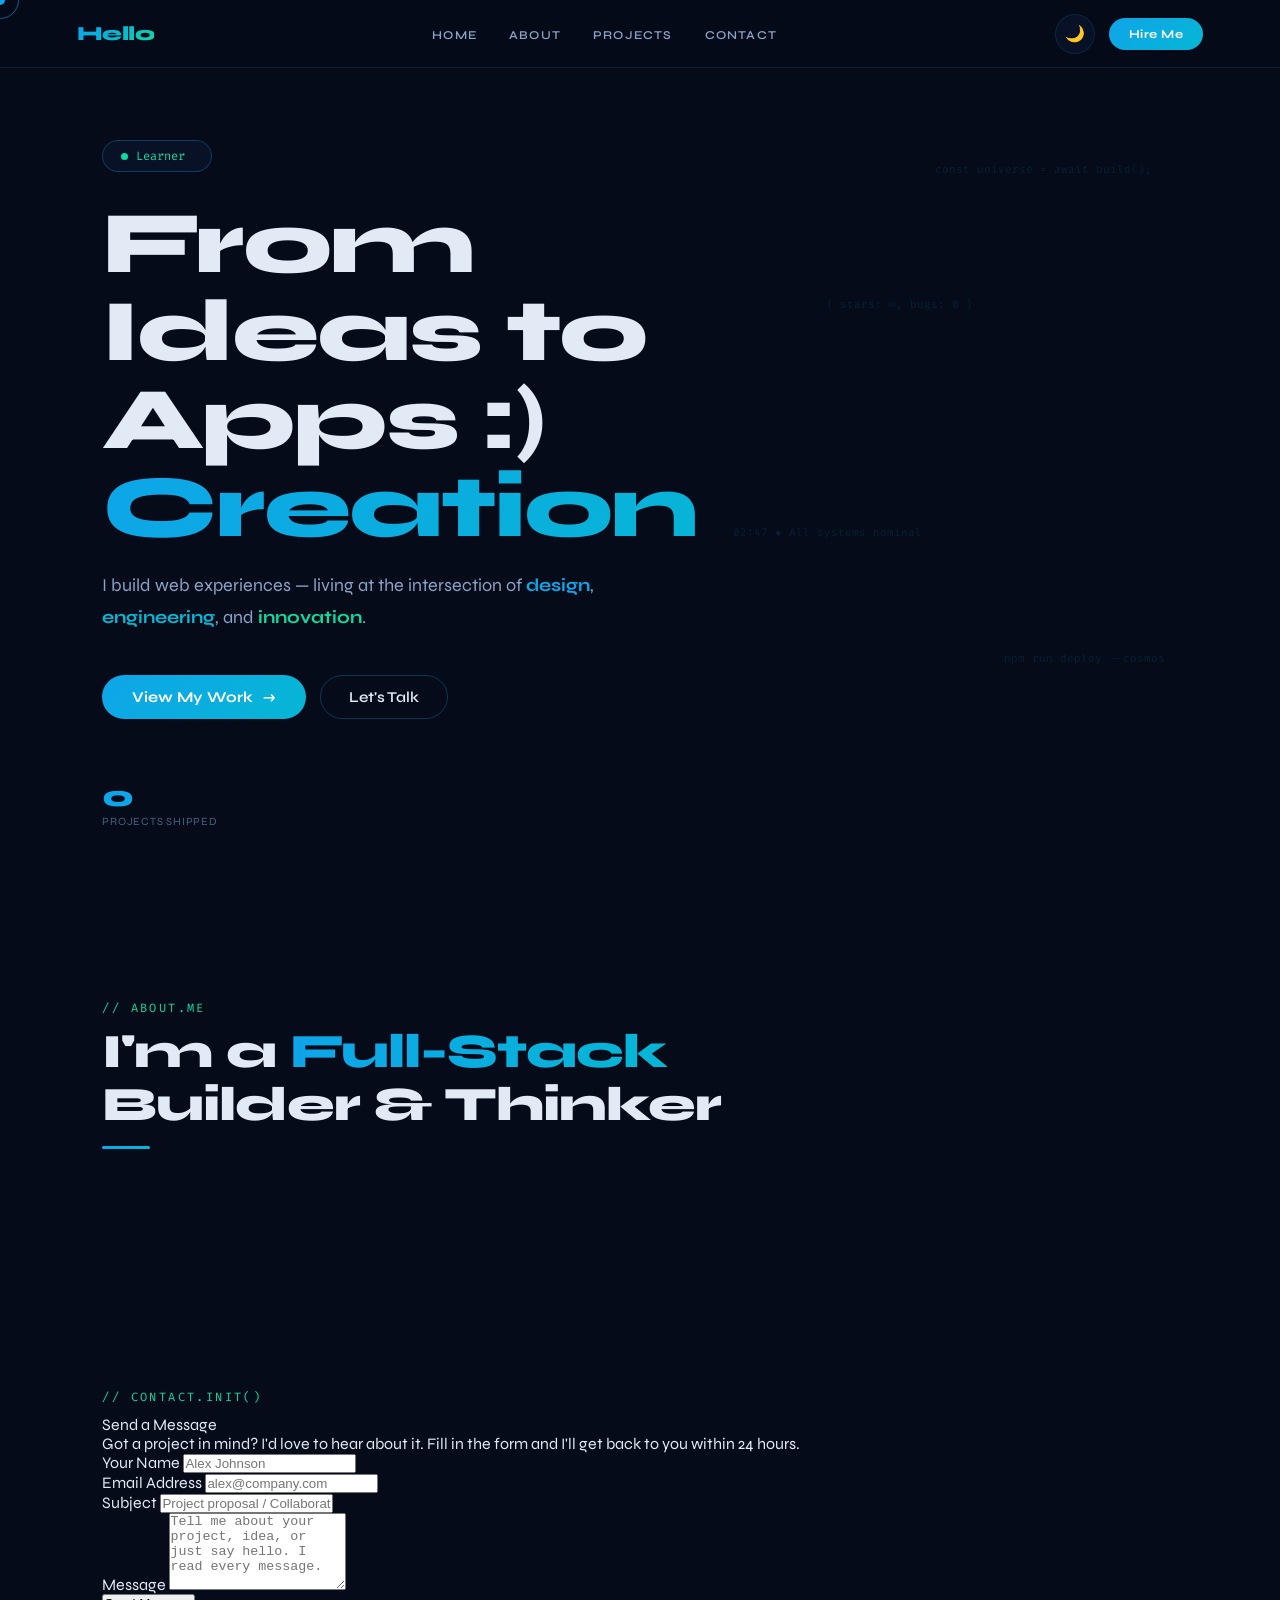
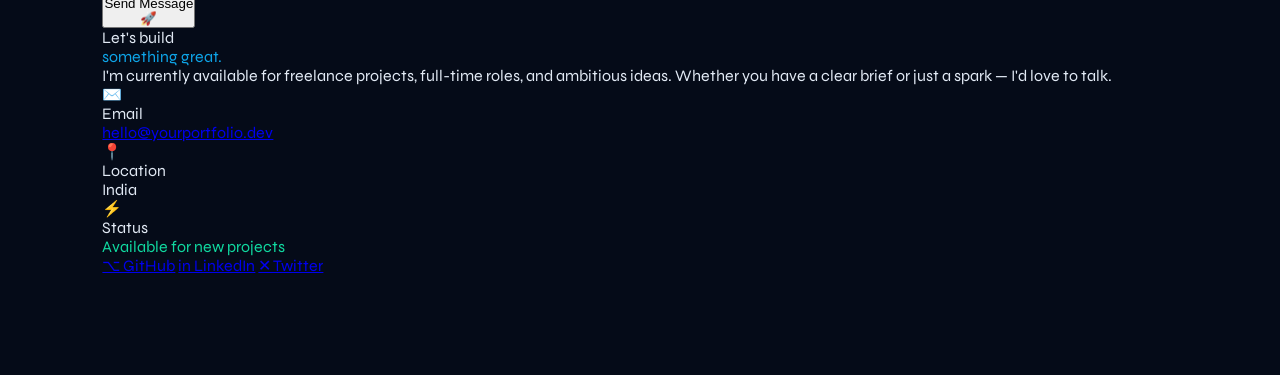
==== index.html @ 100c4fee "move templates and static files to root and remove folders" ====
<!DOCTYPE html>
<html lang="en" data-theme="dark">
<head>
    <meta charset="UTF-8">
    <meta name="viewport" content="width=device-width, initial-scale=1.0">
    <title>Srishti- Portfolio</title>
    <meta name="description" content="Portfolio of Srishti-Python Developer &amp; AI Builder">
    <meta name="Author" content="Srishti">

    <link rel="stylesheet" href="style.css">
    <link rel="preconnect" href="https://fonts.googleapis.com">
    <link href="https://fonts.googleapis.com/css2?family=Syne:wght@400;600;700;800&family=Fira+Code:wght@300;400;500&display=swap" rel="stylesheet">
</head>
<body>
    <div id="cursor" class="cursor"></div>
    <div class="cursor-ring" id="cursorRing"></div>
    
    <!-- solarsystem -->
    <nav>
        <a href="#hero" class="nav-logo">Hello</a>
        <ul class="nav-links">
            <li><a href="#hero">Home</a></li>
            <li><a href="#about">About</a></li>
            <li><a href="#projects">Projects</a></li>
            <li><a href="#contact">Contact</a></li>
        </ul>

        <div class="nav-right">
            <button class="theme-toggle" id="themetoggle" aria-label="Toggle theme">🌙</button>
            <a href="#contact" class="hire-btn">Hire Me</a>
        </div>
    </nav>

    <section id="hero">
        <div class="hero-content">
            <div class="hero-badge">
                <span class="badge-dot"></span>
                <span class="typedRole">Learner</span>
                <span class="typed-cursor"></span>
            </div>

            <h1 class="hero-title">
                <span class="line1">From Ideas to Apps :) </span>
                <span class="highlight">Creation</span>
            </h1>

            <p class="hero-sub">I build web experiences — living at the intersection of
               <strong style="color:var(--blue)">design</strong>,
               <strong style="color:var(--cyan)">engineering</strong>, and
               <strong style="color:var(--green)">innovation</strong>.
            </p>

            <div class="hero-actions">
                <a href="#projects" class="btn-primary">View My Work<span>→</span></a>
                <a href="#contact" class="btn-outline">Let's Talk</a>
            </div>

            <div class="hero-stats">
               <div class="stat">
                   <div class="stat-num" data-count="42">0</div>
                   <div class="stat-label">Projects Shipped</div>
               </div>
               <!-- <div class="stat">
                   <div class="stat-num" data-count="6">0</div>
                   <div class="stat-label">Years Experience</div>
               </div>
               <div class="stat">
                   <div class="stat-num" data-count="18">0</div>
                   <div class="stat-label">Happy Clients</div>
               </div> -->
            </div>
        </div>

        <div class="float-code" style="top:18%;right:10%">const universe = await build();</div>
        <div class="float-code" style="top:33%;right:24%">{ stars: ∞, bugs: 0 }</div>
        <div class="float-code" style="bottom:26%;right:9%">npm run deploy --cosmos</div>
        <div class="float-code" style="bottom:40%;right:28%">02:47 ◆ All systems nominal</div>
    </section>

    <section id="about">
        <!-- .reveal class = starts hidden, becomes visible on scroll (via IntersectionObserver) -->
        <div class="section-label reveal">// about.me</div>
        <div class="section-title reveal">I'm a <span class="accent">Full-Stack</span><br>Builder & Thinker</div>
        <div class="section-divider reveal"></div>
    </section>

    
    <!-- contact section -->
    <section id="contact">
       <div class="section-label reveal">// contact.init()</div>

       <div class="contact-grid">

       <!-- LEFT: The actual form -->
       <div class="contact-form-wrap reveal">
           <div class="form-title">Send a Message</div>
           <p class="form-subtitle">Got a project in mind? I'd love to hear about it. Fill in the form and I'll get back to you within 24 hours.</p>

           <div id="contactForm">

                <!-- Name + Email row (2 columns) -->
                <div class="form-row">
                    <div class="form-group">
                      <label class="form-label" for="inputName">Your Name</label>
                      <input class="form-input" type="text" id="inputName" placeholder="Alex Johnson" required>
                    </div>
                    <div class="form-group">
                      <label class="form-label" for="inputEmail">Email Address</label>
                      <input class="form-input" type="email" id="inputEmail" placeholder="alex@company.com" required>
                    </div>
                </div>
        
                <!-- Subject -->
                <div class="form-group">
                    <label class="form-label" for="inputSubject">Subject</label>
                    <input class="form-input" type="text" id="inputSubject" placeholder="Project proposal / Collaboration / Just saying hi...">
                </div>
        
                <!-- Message -->
                <div class="form-group">
                    <label class="form-label" for="inputMessage">Message</label>
                    <textarea class="form-input" id="inputMessage" rows="5" placeholder="Tell me about your project, idea, or just say hello. I read every message."></textarea>
                </div>
    
                <!-- Submit button — onclick calls submitForm() defined in JavaScript -->
                <button class="form-submit" onclick="submitForm()">
                    <span id="btnText">Send Message</span>
                    <!-- Spinner is hidden by default; shown during loading -->
                    <div class="spinner" id="submitSpinner"></div>
                    <span id="btnIcon">🚀</span>
                </button>
        
                <!-- Toast notification shown after form submission -->
                <div class="form-toast" id="formToast"></div>
            </div>
        </div>

        <!-- RIGHT: Contact info column -->
        <div class="contact-info reveal">
           <div class="contact-info-title">
              Let's build<br><span style="color:var(--blue)">something great.</span>
           </div>
           <p class="contact-info-desc">
               I'm currently available for freelance projects, full-time roles, and ambitious ideas.
               Whether you have a clear brief or just a spark — I'd love to talk.
           </p>

            <!-- Email detail -->
            <div class="contact-detail">
              <div class="contact-detail-icon">✉️</div>
              <div>
                <div class="contact-detail-label">Email</div>
                <div class="contact-detail-value">
                  <a href="mailto:hello@yourportfolio.dev">hello@yourportfolio.dev</a>
                </div>
              </div>
            </div>

            <!-- Location detail -->
            <div class="contact-detail">
              <div class="contact-detail-icon">📍</div>
              <div>
                <div class="contact-detail-label">Location</div>
                <div class="contact-detail-value">India</div>
              </div>
            </div>

            <!-- Availability status -->
            <div class="contact-detail">
              <div class="contact-detail-icon">⚡</div>
              <div>
                <div class="contact-detail-label">Status</div>
                <div class="contact-detail-value" style="color:var(--green)">
                  Available for new projects
                </div>
              </div>
            </div>

            <!-- Social links row -->
            <div class="contact-socials">
              <a href="https://github.com"   class="social-link" target="_blank">⌥ GitHub</a>
              <a href="https://linkedin.com" class="social-link" target="_blank">in LinkedIn</a>
              <a href="https://twitter.com"  class="social-link" target="_blank">✕ Twitter</a>
            </div>
       </div>
       </div>
    </section>

    <script>
        const cursorDot = document.getElementById('cursor');
        const cursorRing = document.getElementById("cursorRing");

        let mx = 0, my = 0, rx=0, ry=0;

        document.addEventListener('mousemove', e =>{
            mx = e.clientX;
            my = e.clientY;

            cursorDot.style.left = mx+'px';
            cursorDot.style.top  = my + 'px';
        });

        (function animateRing(){
            rx += (mx-rx) *0.12;
            ry += (my-ry) *0.12;

            cursorRing.style.left = rx + 'px';
            cursorRing.style.top  = ry + 'px';
            requestAnimationFrame(animateRing);

        })();

    </script>
</body>
</html>
---- style.css ----
:root{
    /* --- Dark theme (default) --- */
    --bg:        #050b18;           /* Main page bg — deep space */
    --bg2:       #070f20;           /* Slightly lighter bg, used for footer */
    --surface:   rgba(10,20,45,0.7);   /* Card / panel bgs */
    --surface2:  rgba(14,30,65,0.85);  /* More opaque panels */
    /* Brand colors — blue/cyan/green palette */
    --blue:      #0ea5e9;           /* Primary accent — sky blue */
    --blue2:     #38bdf8;           /* Lighter blue for hover states */
    --cyan:      #06b6d4;           /* Secondary accent — cyan */
    --green:     #10d9a0;           /* Tertiary accent — mint green */
    /* Typography colors */
    --text:      #e2eaf5;           /* Main body text */
    --text2:     #8ba3c7;           /* Muted / secondary text */
    --text3:     #4a6285;           /* Very muted text (timestamps, labels) */
    /* Border and glow effects */
    --border:    rgba(14,165,233,0.15);  /* Subtle borders */
    --border2:   rgba(14,165,233,0.3);   /* borders on hover */
    --glow:      rgba(14,165,233,0.2);   /* Box shadow glow */
    --glow2:     rgba(14,165,233,0.5);   /* Stronger glow */
    --card-bg:   rgba(7,18,42,0.8);      /* card bg */
    --nav-bg:    rgba(5,11,24,0.85);     /* Navbar bg */
}

[data-theme="light"] {
      --bg:        #f0f4ff;
      --bg2:       #e4ecff;
      --surface:   rgba(255,255,255,0.75);
      --surface2:  rgba(230,240,255,0.9);
      --text:      #0f1f3d;
      --text2:     #2d5086;
      --text3:     #6a8fc0;
      --border:    rgba(14,165,233,0.2);
      --border2:   rgba(14,165,233,0.4);
      --glow:      rgba(14,165,233,0.15);
      --card-bg:   rgba(255,255,255,0.85);
      --nav-bg:    rgba(240,244,255,0.9);
    }

*, *::before, *::after {
      box-sizing: border-box;  /* padding/border included in width/height */
      margin: 0;
      padding: 0;
    }    

  nav{
      position: fixed;
      top: 0; left: 0; right: 0;
      z-index: 1000;                  /*High z-index so it's always on top */
      background: var(--nav-bg); 
      backdrop-filter: blur(20px);   /* Frosted glass blur effect */
      -webkit-backdrop-filter: blur(20px); /*Safari support */
      border-bottom: 1px solid var(--border);
      padding: 0 6%;
      height: 68px;
      display: flex;
      align-items: center;            /* Vertically center nav items */
      justify-content: space-between;
    }   
   
  .nav-logo {
      font-size: 20px;
      font-weight: 800;
      letter-spacing: -0.5px;
      /* Gradient text trick: clip a gradient to the text shape */
      background: linear-gradient(135deg, var(--blue), var(--cyan), var(--green));
      -webkit-background-clip: text;
      background-clip: text;
      -webkit-text-fill-color: transparent;
      background-clip: text;
      text-decoration: none;
    }    
/*  */
  .nav-links {
      display: flex;
      gap: 32px;
      list-style: none;
    }
    /*  */
  .nav-links a {
      text-decoration: none;
      color: var(--text2);
      font-size: 12px;
      font-weight: 600;
      letter-spacing: 0.1em;
      text-transform: uppercase;
      transition: color 0.2s;
      position: relative;   /*needed so the ::after pseudo-element is positioned relative to it*/
    }    
/*  */
  .nav-links a::after {
      content: '';
      position: absolute;
      bottom: -5px; left: 0;
      width: 0; height: 1px;
      background: var(--blue);
      transition: width 0.3s ease;
    }  
/*  */
  .nav-links a:hover {
      color: var(--blue); 
    }
  .nav-links a:hover::after{ 
      width: 100%; 
    }
/*  */
  .nav-right { 
    display: flex; 
    align-items: center; 
    gap: 14px; 
  }  
  

  html{
    scroll-behavior: smooth;
  }

  body {
      font-family: 'Syne', sans-serif;
      background: var(--bg);
      color: var(--text);
      overflow-x: hidden;  /* Prevent horizontal scroll from animations */
      cursor: none;        /* Hide default cursor — we use a custom one */
    }

  .theme-toggle{
    background: var(--surface);
    border: 1px solid var(--border);
    color: var(--text);
    width: 40px;
    height: 40px;
    border-radius: 50%;
    cursor: none;
    display: flex;
    align-items: center;
    justify-content: center;
    font-size: 16px;
    transition: all 0.25s;
    backdrop-filter: blur(10px);
  }  

  .theme-toggle:hover{
    background: var(--blue);
    box-shadow: 0 0 16px var(--glow);
  }

  .cursor{
    position: fixed;
    width: 10px;
    height: 10px;
    background: var(--blue);
    border-radius: 50%;
    pointer-events: none;
    z-index: 99999;
    transform: translate(-50%, -50%);
    transition: width 0.2s, height 0.2s, background 0.2s;
  }

  .cursor-ring{
    position: fixed;
    width: 38px;
    height: 38px;
    border: 1.5px solid var(--blue);
    z-index: 99998;
    border-radius: 50%;
    pointer-events: none;
    opacity: 0.55;
    transform: translate(-50%, -50%);
    transition: width 0.3s ease height 0.3s ease;
  }

  .hire-btn {
      background: linear-gradient(135deg, var(--blue), var(--cyan));
      color: #fff;
      border: none;
      padding: 9px 20px;
      border-radius: 100px;   
      font-family: 'Syne', sans-serif;
      font-size: 12px;
      font-weight: 700;
      cursor: none;
      transition: all 0.3s;
      text-decoration: none;
      letter-spacing: 0.04em;
    }

    .hire-btn:hover { 
      transform: translateY(-2px); 
      box-shadow: 0 8px 28px rgba(14,165,233,0.4); 
    }

/* home */
   #hero {
      position: relative;
      z-index: 10;
      min-height: 100vh;
      display: flex;
      align-items: center;
      padding: 68px 8% 0;
    }  

    .hero-content{
      max-width: 740px;
    }

    .hero-badge{
      display: inline-flex;
      align-items: center;
      gap: 8px;
      background: var(--surface);
      border: 1px solid var(--border2);
      border-radius: 100px;
      padding: 7px 18px;
      font-size: 12px;
      font-family: 'Fira Code', monospace;
      color: var(--green);
      margin-bottom: 28px;
      backdrop-filter: blur(10px);
      animation: fadeInDown 0.8s ease forwards;
    }

    .badge-dot {
      width: 7px; height: 7px;
      background: var(--green);
      border-radius: 50%;
      animation: pulseDot 2s ease-in-out infinite;
    }  

    @keyframes pulseDot {
      0%, 100% { opacity: 1; transform: scale(1); }
      50%       { opacity: 0.4; transform: scale(0.6); }
    }

    .hero-title{
      font-size: clamp(46px, 7vw, 88px);
      font-weight: 800;
      line-height: 1.0;
      letter-spacing: -2px;
      margin-bottom: 18px;
      opacity: 0;
      animation: fadeInUp 1s ease 0.2s forwards;
    }

    .hero-title .line1 { 
      display: block; 
      color: var(--text); 
    }

    .hero-title .highlight {
      display: block;
      background: linear-gradient(135deg, var(--blue) 0%, var(--cyan) 45%, var(--green) 100%);
      -webkit-background-clip: text;
      -webkit-text-fill-color: transparent;
      background-clip: text;
      background-size: 200% 200%;
      animation: gradShift 4s ease infinite 1.2s; /* gradShift starts after 1.2s delay */
    }

     @keyframes gradShift {
      0%, 100% { background-position: 0% 50%; }
      50%       { background-position: 100% 50%; }
    }

    .hero-sub {
      font-size: clamp(15px, 2vw, 18px);
      color: var(--text2);
      line-height: 1.75;
      max-width: 540px;
      margin-bottom: 42px;
      opacity: 0;
      animation: fadeInUp 1s ease 0.45s forwards;
    }

    .hero-actions {
      display: flex;
      gap: 14px;
      flex-wrap: wrap; 
      opacity: 0;
      animation: fadeInUp 1s ease 0.65s forwards;
    }

    .btn-primary {
      display: inline-flex;
      align-items: center;
      gap: 10px;
      background: linear-gradient(135deg, var(--blue), var(--cyan));
      color: #fff;
      text-decoration: none;
      padding: 13px 30px;
      border-radius: 100px;
      font-family: 'Syne', sans-serif;
      font-size: 15px;
      font-weight: 700;
      transition: all 0.3s;
      border: none;
      cursor: none;
    }
    .btn-primary:hover { 
      transform: translateY(-3px); 
      box-shadow: 0 12px 38px rgba(14,165,233,0.45); 
    }

    .btn-outline {
      display: inline-flex;
      align-items: center;
      gap: 10px;
      background: transparent;
      color: var(--text);
      text-decoration: none;
      padding: 12px 28px;
      border-radius: 100px;
      font-family: 'Syne', sans-serif;
      font-size: 15px;
      font-weight: 600;
      transition: all 0.3s;
      border: 1.5px solid var(--border2);
      cursor: none;
    }

    .btn-outline:hover { 
      border-color: var(--blue); 
      color: var(--blue); 
      box-shadow: 0 0 20px var(--glow); 
    }

    .hero-stats {
      display: flex;
      gap: 42px;
      margin-top: 62px;
      opacity: 0;
      animation: fadeInUp 1s ease 0.9s forwards;
    }

    .stat-num {
      font-size: 30px;
      font-weight: 800;
      color: var(--blue);
      line-height: 1;
      margin-bottom: 4px;
    }
    .stat-label { 
      font-size: 11px; 
      color: var(--text3); 
      letter-spacing: 0.07em; 
      text-transform: uppercase; 
    }

    .float-code {
      position: absolute;
      font-family: 'Fira Code', monospace;
      font-size: 11px;
      color: var(--blue);
      opacity: 0.14;
      pointer-events: none;
      animation: floatY 9s ease-in-out infinite;
      white-space: nowrap;
    }

    .float-code:nth-child(2) { animation-delay: -2s; animation-duration: 11s; }
    .float-code:nth-child(3) { animation-delay: -4.5s; animation-duration: 13s; }
    .float-code:nth-child(4) { animation-delay: -7s; animation-duration: 10s; }

    @keyframes floatY {
      0%, 100% { transform: translateY(0) rotate(0deg); }
      33%       { transform: translateY(-18px) rotate(1deg); }
      66%       { transform: translateY(10px) rotate(-0.5deg); }
    }

    .typed-cursor {
      color: var(--green);
      animation: blink 0.75s step-end infinite;
      font-family: 'Fira Code', monospace;
    }

    @keyframes blink { 50% { opacity: 0; } }

    section {
      position: relative;
      z-index: 10;
      padding: 100px 8%;
    }

    .section-label {
      font-family: 'Fira Code', monospace;
      font-size: 12px;
      color: var(--green);
      letter-spacing: 0.2em;
      text-transform: uppercase;
      margin-bottom: 10px;
    }

    .section-title {
      font-size: clamp(28px, 4vw, 48px);
      font-weight: 800;
      line-height: 1.1;
      letter-spacing: -1px;
      margin-bottom: 14px;
    }

    .section-title .accent {
      background: linear-gradient(90deg, var(--blue), var(--cyan));
      -webkit-background-clip: text;
      -webkit-text-fill-color: transparent;
      background-clip: text;
    }

    .section-desc {
      font-size: 16px;
      color: var(--text2);
      max-width: 520px;
      line-height: 1.7;
      margin-bottom: 56px;
    }

    .section-divider {
      width: 48px; height: 3px;
      background: linear-gradient(90deg, var(--blue), var(--cyan));
      border-radius: 2px;
      margin-bottom: 40px;
    }

    /* key frame animation */

    @keyframes fadeInUp {
      from { opacity: 0; transform: translateY(30px); }
      to   { opacity: 1; transform: translateY(0); }
    }
    @keyframes fadeInDown {
      from { opacity: 0; transform: translateY(-20px); }
      to   { opacity: 1; transform: translateY(0); }
    }

    
    


    /* # --------- RESPONSIVENESS : MOBILE BREAKPOINTS ------- # */

    @media (max-width: 900px) {
      .contact-grid { grid-template-columns: 1fr; gap: 40px; }
    }

    @media (max-width: 768px) {
      nav { padding: 0 5%; }
      .nav-links { display: none; }   /* Hide nav links on mobile (add a hamburger menu if you want) */
      #hero { padding: 68px 5% 0; }
      section { padding: 70px 5%; }
      #about .about-grid { grid-template-columns: 1fr; gap: 40px; }
      #projects .projects-grid { grid-template-columns: 1fr; }
      .contact-form-wrap { padding: 28px 22px; }
      .form-row { grid-template-columns: 1fr; }  /* Stack name/email on mobile */
      .hero-stats { gap: 22px; }
      footer { flex-direction: column; text-align: center; }
      .float-code { display: none; }  /* Hide decorations on small screens */
    }
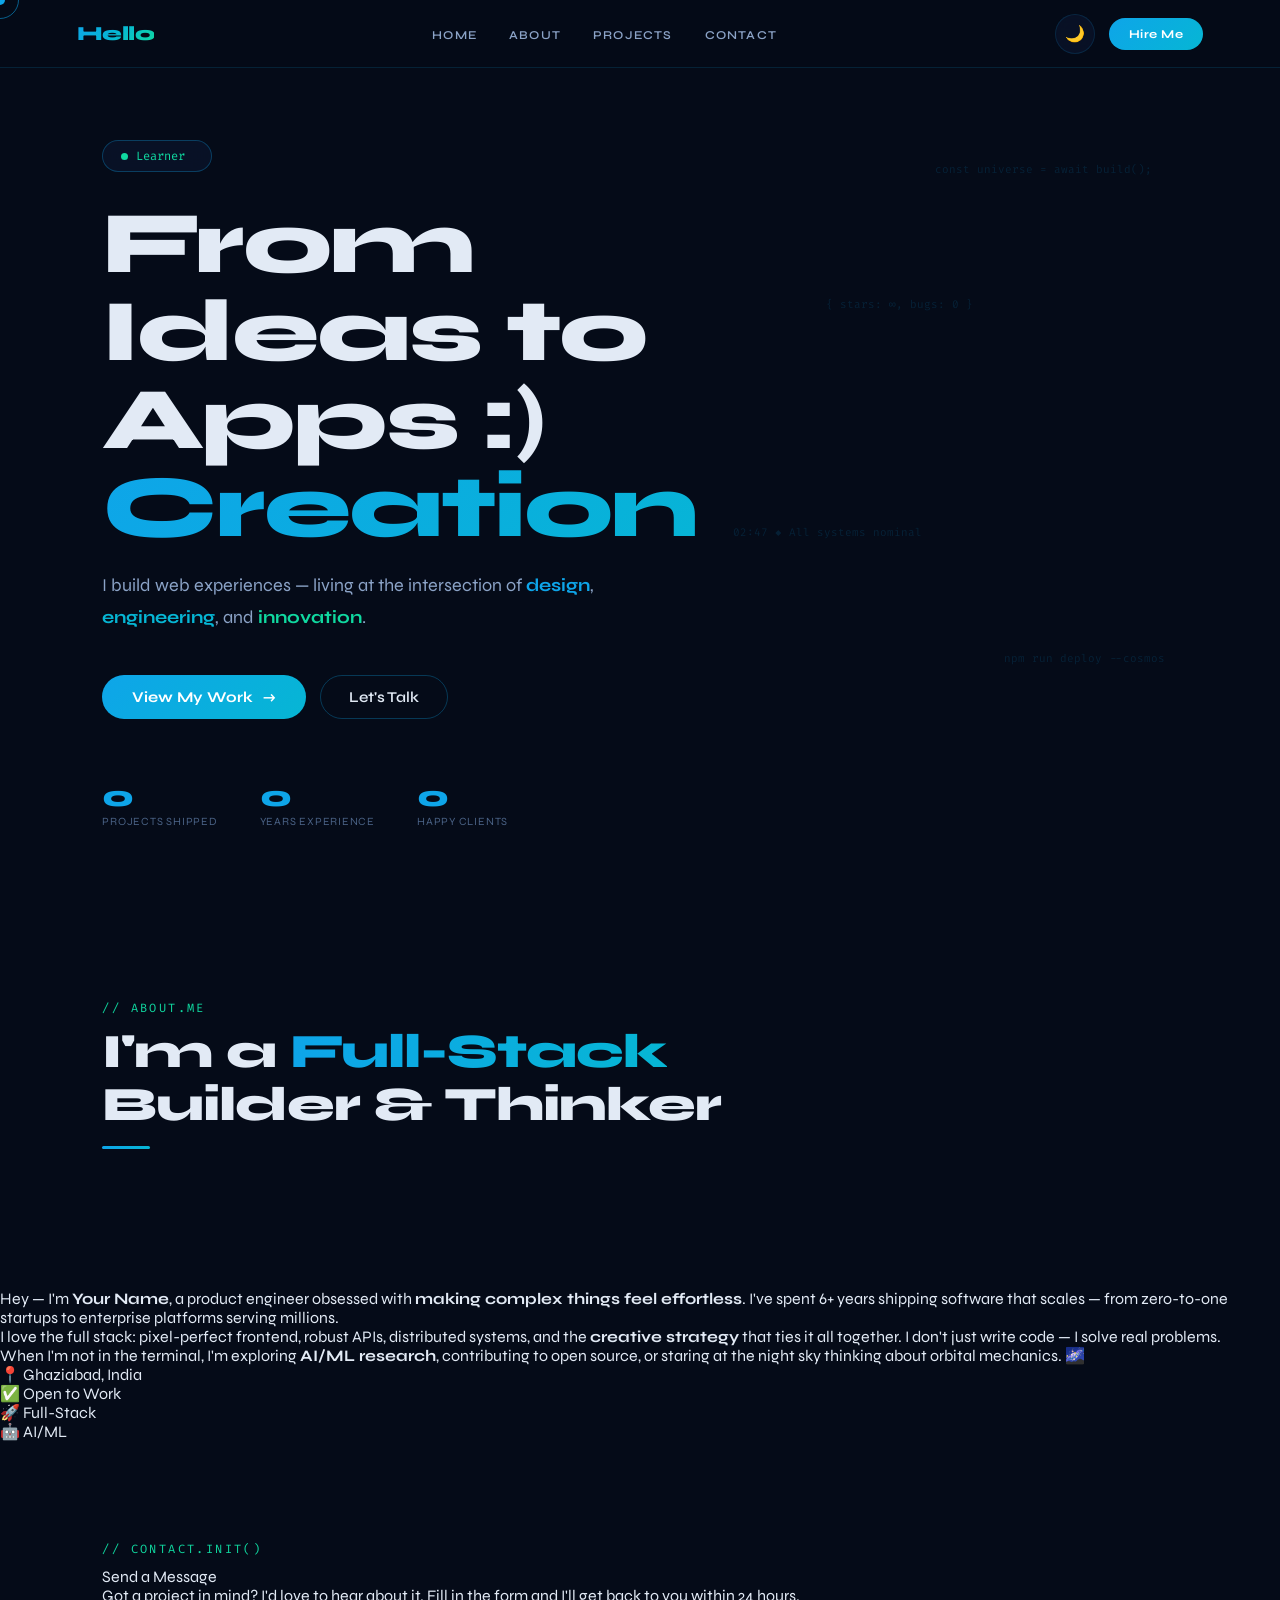
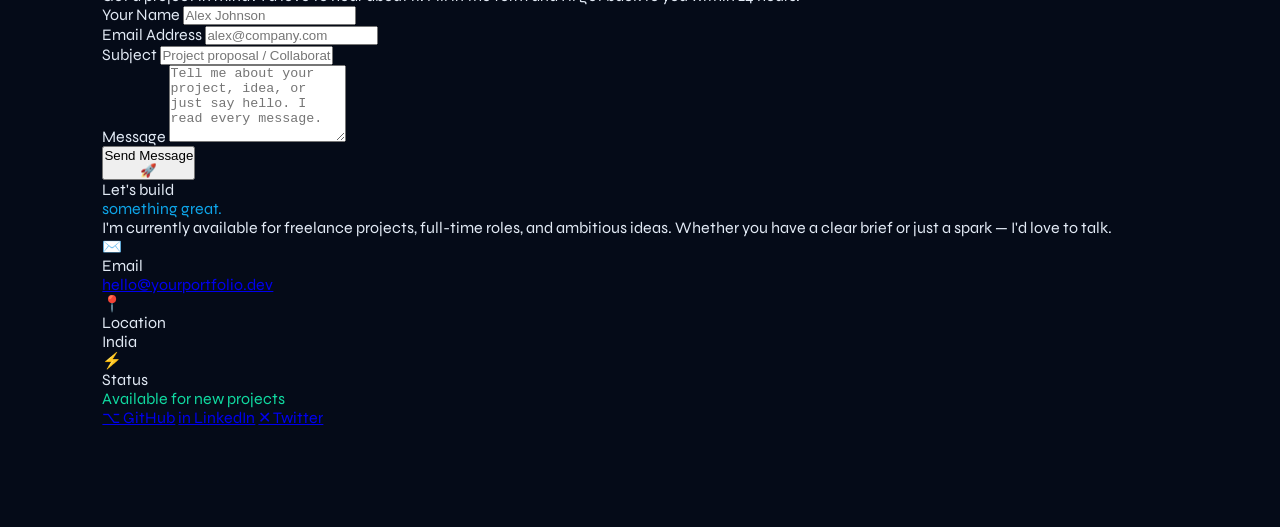
==== commit 947889da: "add: about section" ====
--- a/index.html
+++ b/index.html
@@ -60,14 +60,14 @@
                    <div class="stat-num" data-count="42">0</div>
                    <div class="stat-label">Projects Shipped</div>
                </div>
-               <!-- <div class="stat">
+               <div class="stat">
                    <div class="stat-num" data-count="6">0</div>
                    <div class="stat-label">Years Experience</div>
                </div>
                <div class="stat">
                    <div class="stat-num" data-count="18">0</div>
                    <div class="stat-label">Happy Clients</div>
-               </div> -->
+               </div>
             </div>
         </div>
 
@@ -83,7 +83,36 @@
         <div class="section-title reveal">I'm a <span class="accent">Full-Stack</span><br>Builder & Thinker</div>
         <div class="section-divider reveal"></div>
     </section>
-
+    
+    <div class="about-grid">
+        <div class="about-text replay">
+            <p>
+               Hey — I'm <strong>Your Name</strong>, a product engineer obsessed with
+               <strong>making complex things feel effortless</strong>. I've spent 6+ years
+               shipping software that scales — from zero-to-one startups to enterprise
+               platforms serving millions.
+           </p>
+           <p>
+               I love the full stack: pixel-perfect frontend, robust APIs, distributed systems,
+               and the <strong>creative strategy</strong> that ties it all together.
+               I don't just write code — I solve real problems.
+           </p>
+           <p>
+               When I'm not in the terminal, I'm exploring <strong>AI/ML research</strong>,
+               contributing to open source, or staring at the night sky thinking about
+               orbital mechanics. 🌌
+           </p>
+
+           <div class="about-chips">
+            <div class="chip"><span>📍</span>
+            Ghaziabad, India</div>
+           </div>
+
+           <div class="chip"><span>✅</span> Open to Work</div>
+           <div class="chip"><span>🚀</span> Full-Stack</div>
+          <div class="chip"><span>🤖</span> AI/ML</div>
+        </div>
+    </div>
     
     <!-- contact section -->
     <section id="contact">
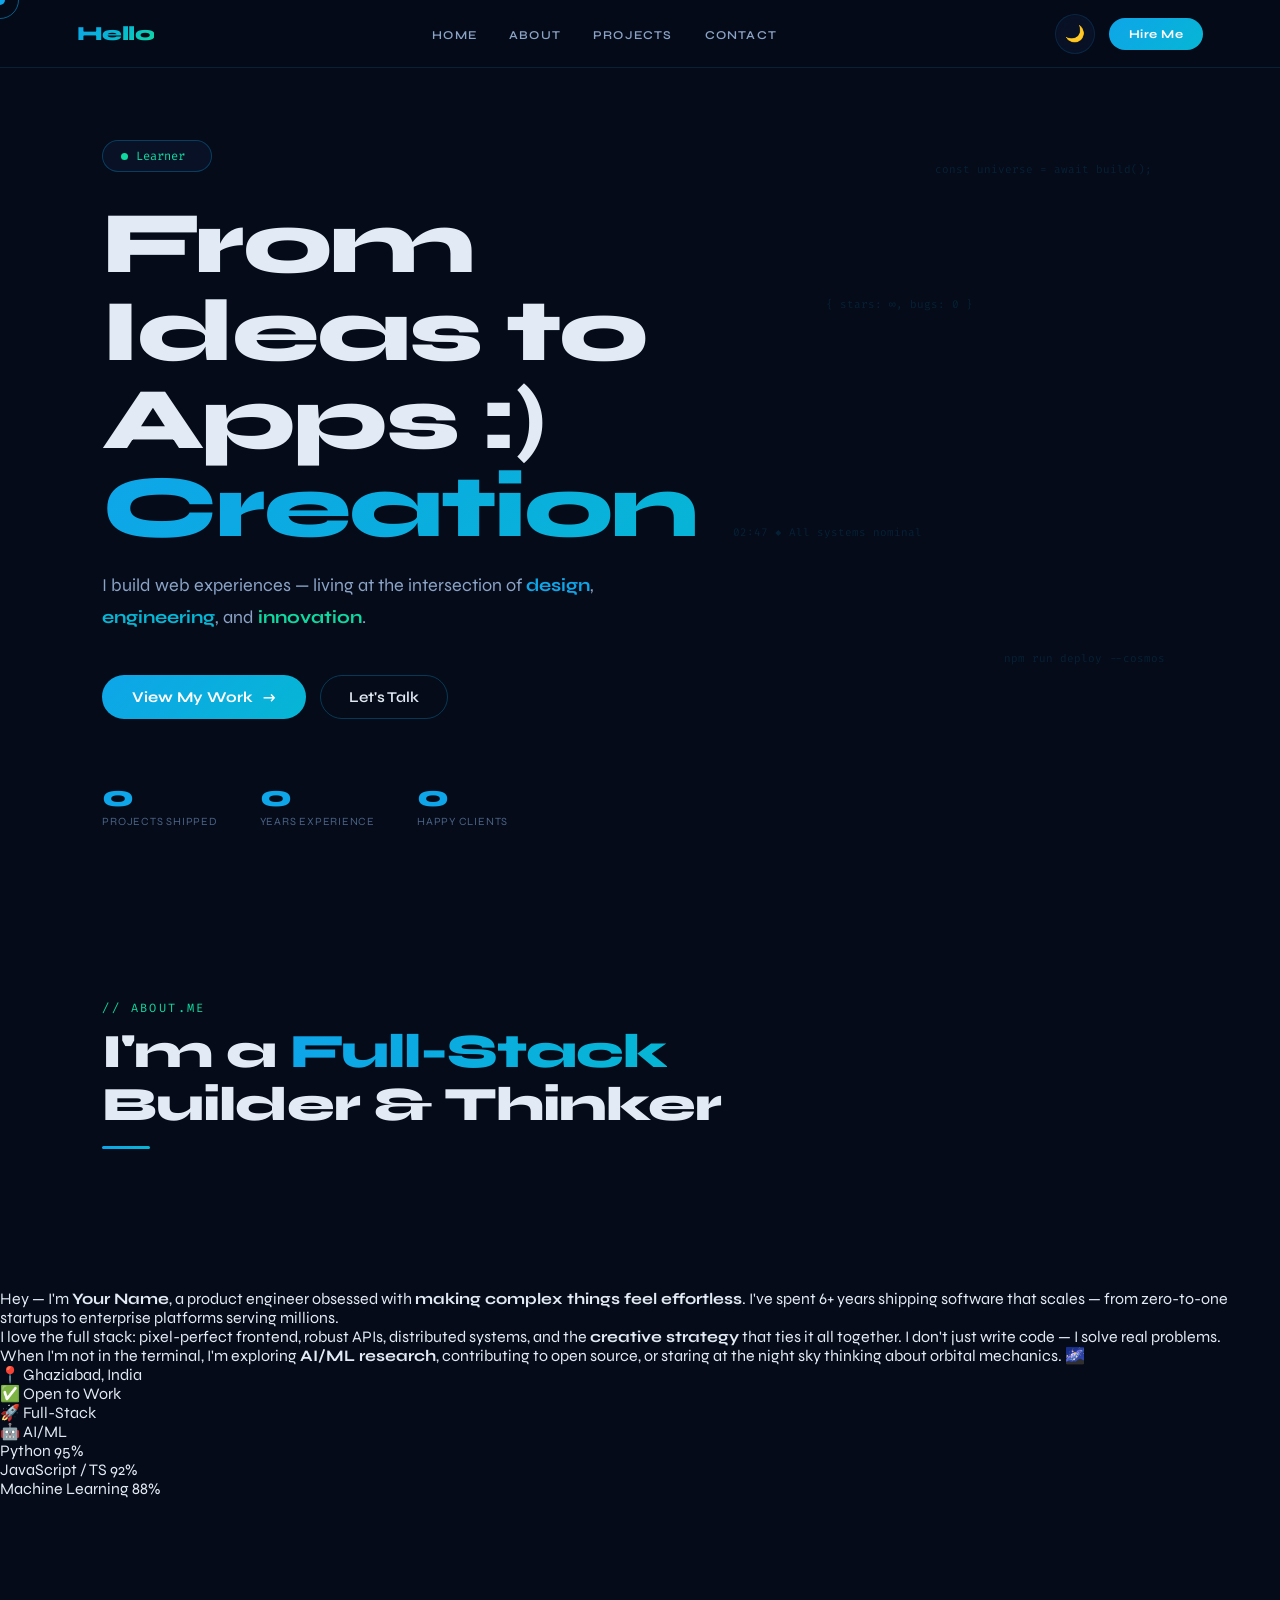
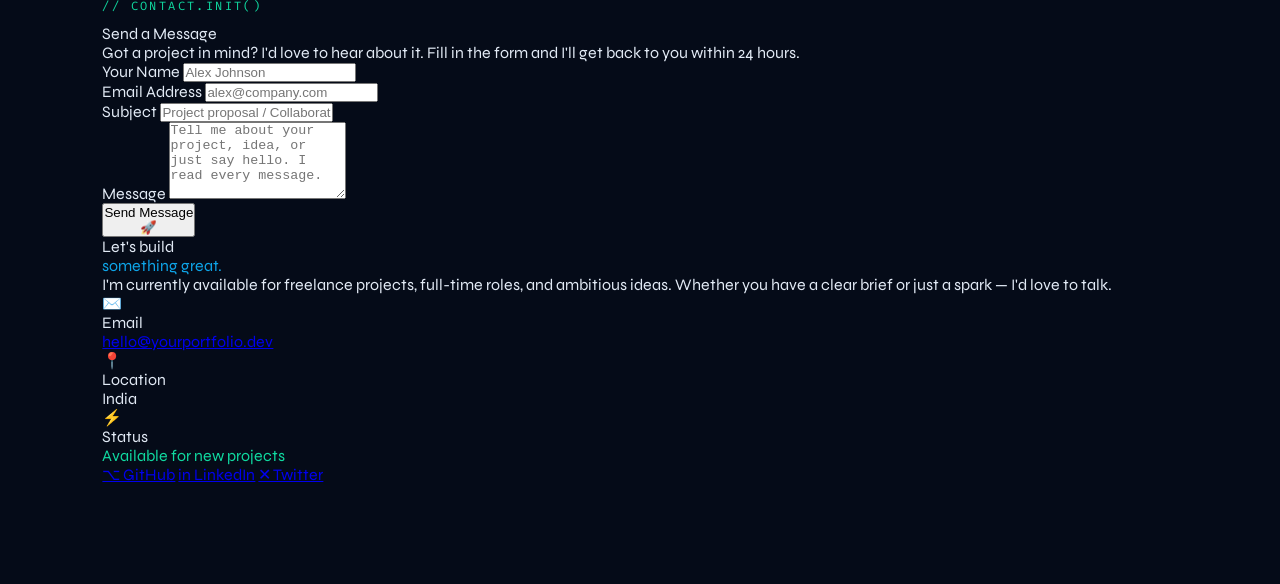
==== commit ebbe8ea6: "add:skill section" ====
--- a/index.html
+++ b/index.html
@@ -113,6 +113,42 @@
           <div class="chip"><span>🤖</span> AI/ML</div>
         </div>
     </div>
+
+    <div class="skills-grid">
+        <div class="skill-item">
+            <div class="skill-header">
+                <span>Python</span>
+                <span class="skill-pct">95%</span>
+            </div>
+            <div class="skill-bar">
+                <div class="skill-fill" data-level="95"></div>
+            </div>
+        </div>
+
+        <div class="skill-item">
+          <div class="skill-header">
+            <span>JavaScript / TS</span>
+            <!-- skill.level is the number (e.g. 95) from SKILLS in app.py -->
+            <span class="skill-pct">92%</span>
+          </div>
+          <div class="skill-bar">
+            <!-- data-level is read by JavaScript to set the bar's width -->
+            <div class="skill-fill" data-level="92"></div>
+          </div>
+        </div>
+
+        <div class="skill-item">
+          <div class="skill-header">
+            <span>Machine Learning</span>
+            <!-- skill.level is the number (e.g. 95) from SKILLS in app.py -->
+            <span class="skill-pct">88%</span>
+          </div>
+          <div class="skill-bar">
+            <!-- data-level is read by JavaScript to set the bar's width -->
+            <div class="skill-fill" data-level="88"></div>
+          </div>
+        </div>
+    </div>
     
     <!-- contact section -->
     <section id="contact">
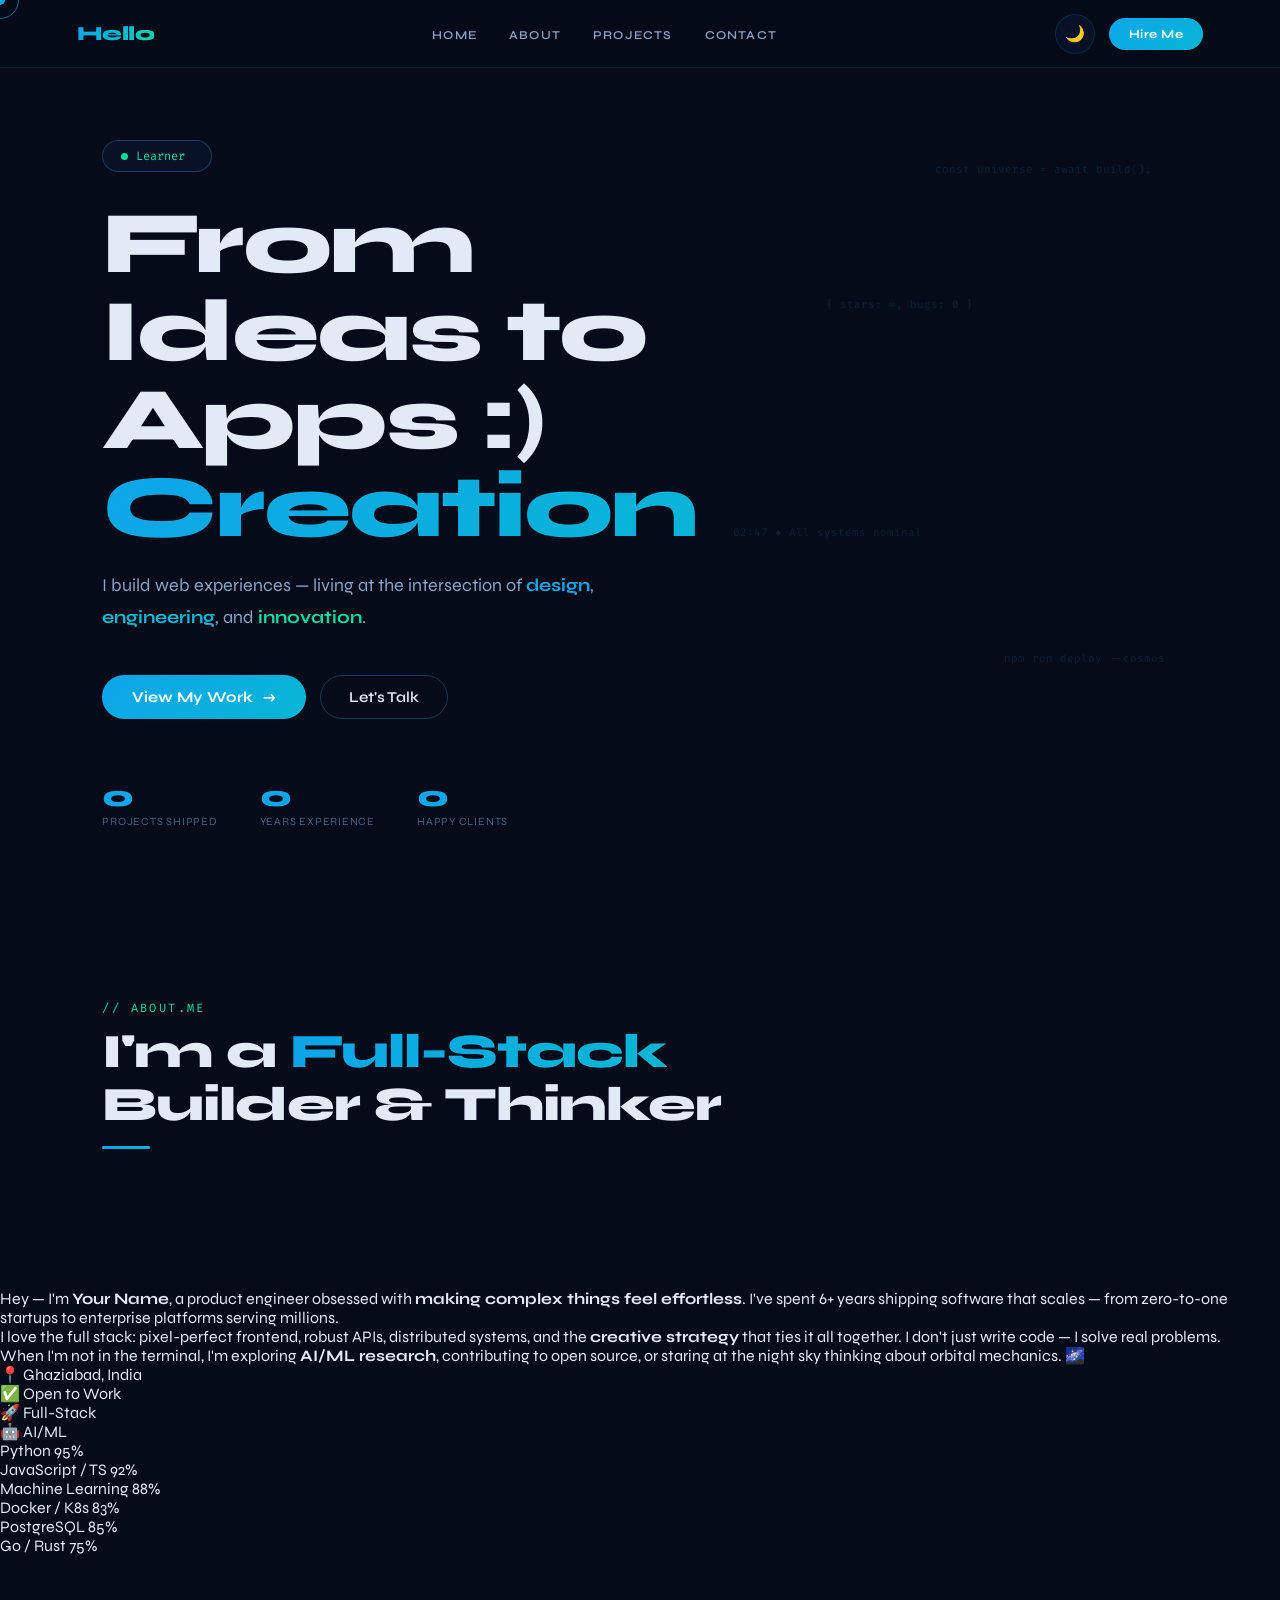
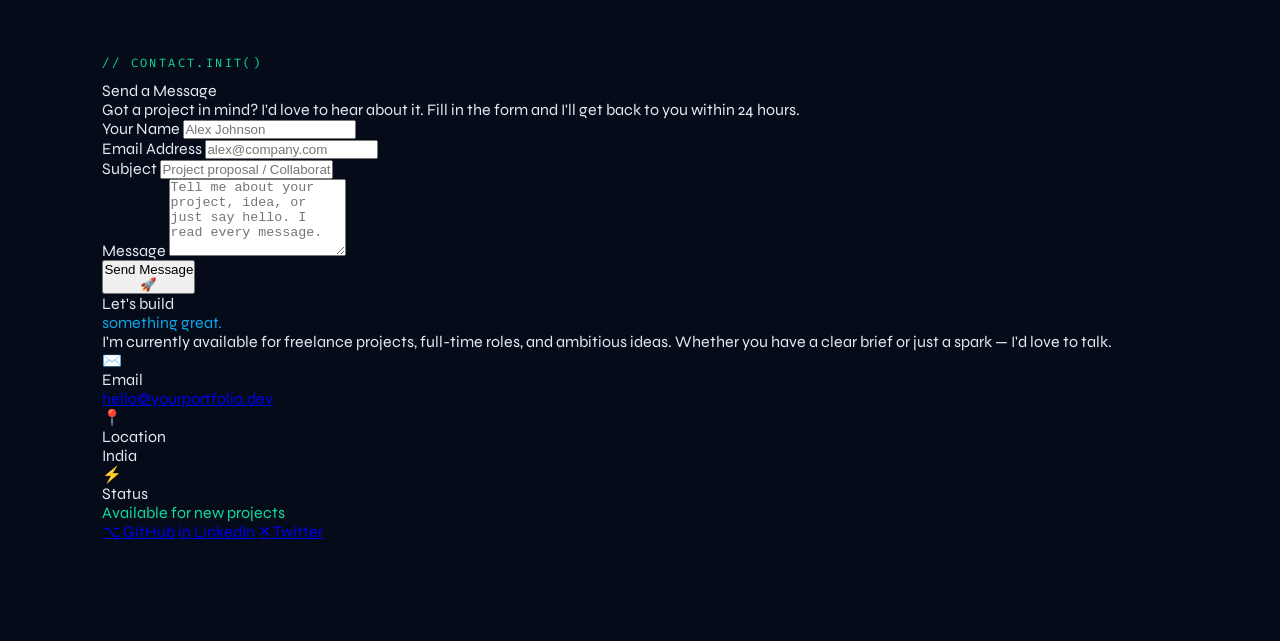
==== commit 660d5e06: "add: skill section" ====
--- a/index.html
+++ b/index.html
@@ -112,44 +112,88 @@
            <div class="chip"><span>🚀</span> Full-Stack</div>
           <div class="chip"><span>🤖</span> AI/ML</div>
         </div>
+    
+    <!-- right -->
+
+        <div class="skills-grid">
+            <div class="skill-item">
+                <div class="skill-header">
+                    <span>Python</span>
+                    <span class="skill-pct">95%</span>
+                </div>
+                <div class="skill-bar">
+                    <div class="skill-fill" data-level="95"></div>
+                </div>
+            </div>
+    
+            <div class="skill-item">
+              <div class="skill-header">
+                <span>JavaScript / TS</span>
+                <!-- skill.level is the number (e.g. 95) from SKILLS in app.py -->
+                <span class="skill-pct">92%</span>
+              </div>
+              <div class="skill-bar">
+                <!-- data-level is read by JavaScript to set the bar's width -->
+                <div class="skill-fill" data-level="92"></div>
+              </div>
+            </div>
+    
+            <div class="skill-item">
+              <div class="skill-header">
+                <span>Machine Learning</span>
+                <!-- skill.level is the number (e.g. 95) from SKILLS in app.py -->
+                <span class="skill-pct">88%</span>
+              </div>
+              <div class="skill-bar">
+                <!-- data-level is read by JavaScript to set the bar's width -->
+                <div class="skill-fill" data-level="88"></div>
+              </div>
+            </div>
+    
+            <div class="skill-item">
+              <div class="skill-header">
+                <span>Docker / K8s</span>
+                <!-- skill.level is the number (e.g. 95) from SKILLS in app.py -->
+                <span class="skill-pct">83%</span>
+              </div>
+              <div class="skill-bar">
+                <!-- data-level is read by JavaScript to set the bar's width -->
+                <div class="skill-fill" data-level="83"></div>
+              </div>
+            </div>
+    
+            <div class="skill-item">
+              <div class="skill-header">
+                <span>PostgreSQL</span>
+                <!-- skill.level is the number (e.g. 95) from SKILLS in app.py -->
+                <span class="skill-pct">85%</span>
+              </div>
+              <div class="skill-bar">
+                <!-- data-level is read by JavaScript to set the bar's width -->
+                <div class="skill-fill" data-level="85"></div>
+              </div>
+            </div>
+    
+            <div class="skill-item">
+              <div class="skill-header">
+                <span>Go / Rust</span>
+                <!-- skill.level is the number (e.g. 95) from SKILLS in app.py -->
+                <span class="skill-pct">75%</span>
+              </div>
+              <div class="skill-bar">
+                <!-- data-level is read by JavaScript to set the bar's width -->
+                <div class="skill-fill" data-level="75"></div>
+              </div>
+            </div>
+        </div>
     </div>
 
-    <div class="skills-grid">
-        <div class="skill-item">
-            <div class="skill-header">
-                <span>Python</span>
-                <span class="skill-pct">95%</span>
-            </div>
-            <div class="skill-bar">
-                <div class="skill-fill" data-level="95"></div>
-            </div>
-        </div>
-
-        <div class="skill-item">
-          <div class="skill-header">
-            <span>JavaScript / TS</span>
-            <!-- skill.level is the number (e.g. 95) from SKILLS in app.py -->
-            <span class="skill-pct">92%</span>
-          </div>
-          <div class="skill-bar">
-            <!-- data-level is read by JavaScript to set the bar's width -->
-            <div class="skill-fill" data-level="92"></div>
-          </div>
-        </div>
-
-        <div class="skill-item">
-          <div class="skill-header">
-            <span>Machine Learning</span>
-            <!-- skill.level is the number (e.g. 95) from SKILLS in app.py -->
-            <span class="skill-pct">88%</span>
-          </div>
-          <div class="skill-bar">
-            <!-- data-level is read by JavaScript to set the bar's width -->
-            <div class="skill-fill" data-level="88"></div>
-          </div>
-        </div>
-    </div>
-    
+    <!-- project section -->
+    
+
+
+
+
     <!-- contact section -->
     <section id="contact">
        <div class="section-label reveal">// contact.init()</div>
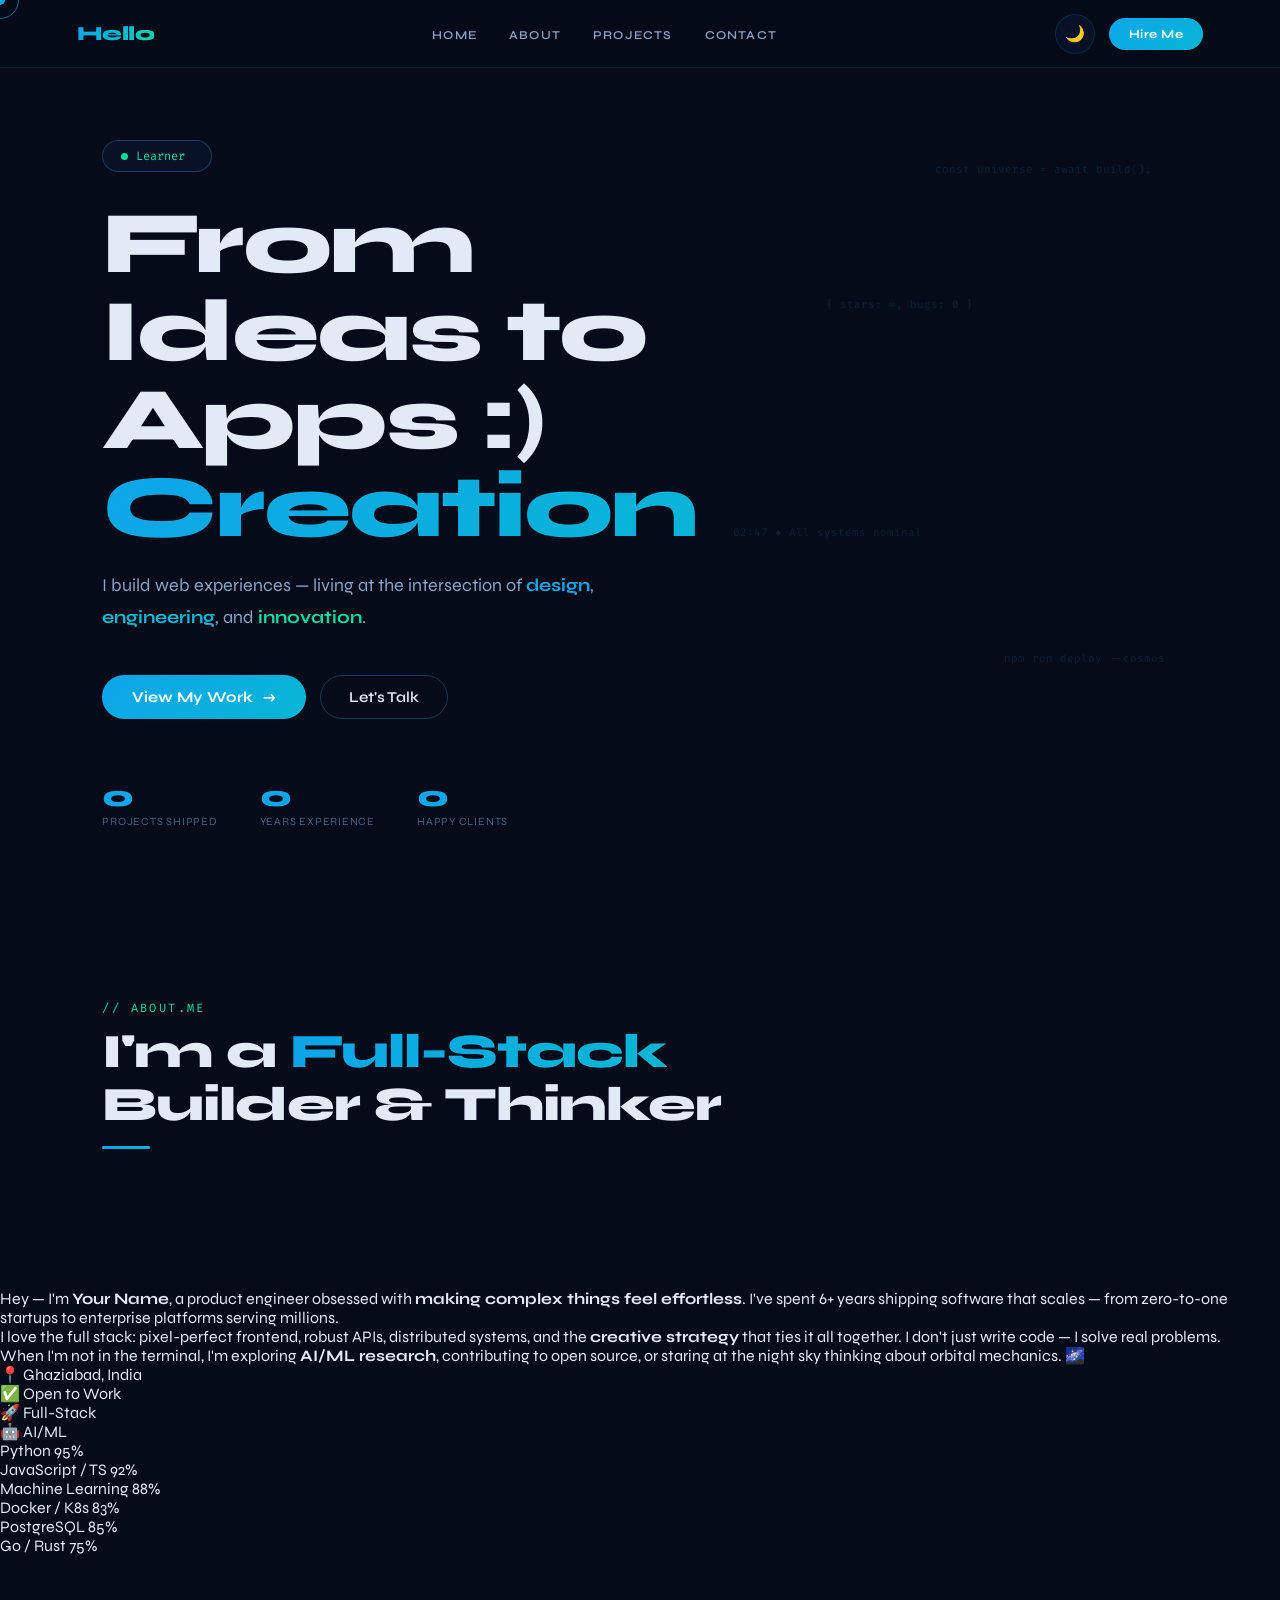
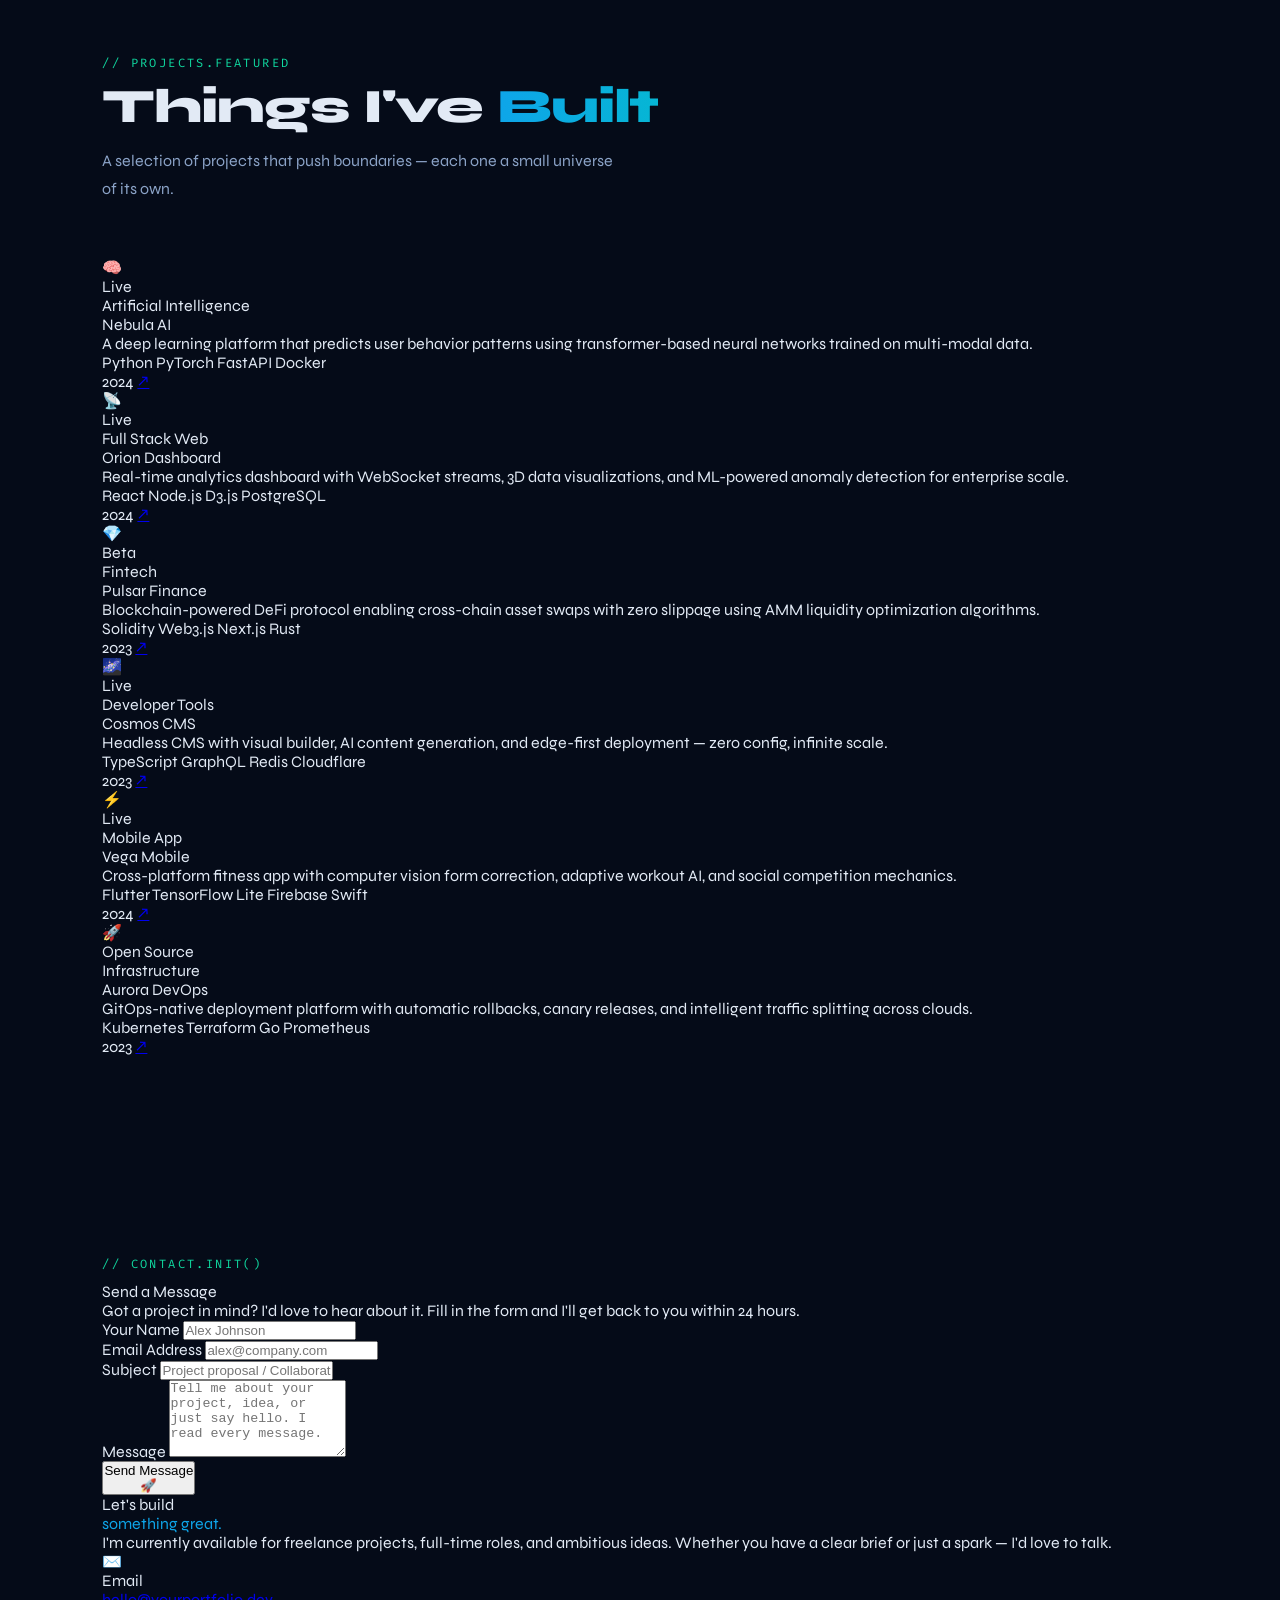
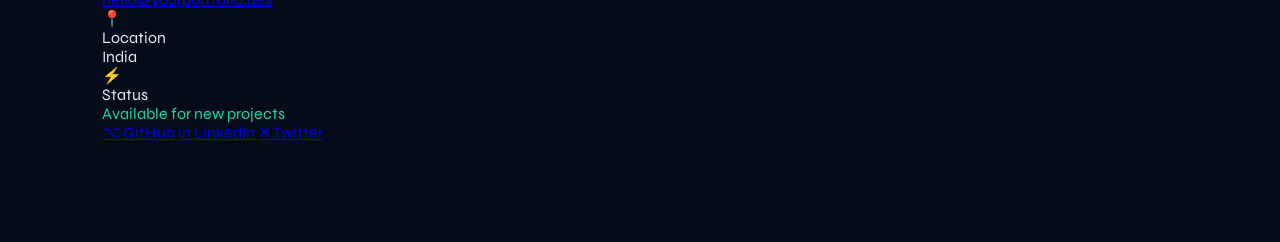
==== commit 8bed6488: "add:project section content" ====
--- a/index.html
+++ b/index.html
@@ -189,7 +189,264 @@
     </div>
 
     <!-- project section -->
-    
+    <section id="projects">
+    <div class="section-label reveal">// projects.featured</div>
+    <div class="section-title reveal">Things I've <span class="accent">Built</span></div>
+    <p class="section-desc reveal">A selection of projects that push boundaries — each one a small universe of its own.</p>
+
+    <!-- reveal-stagger = children appear one after another with CSS delays -->
+    <div class="projects-grid reveal-stagger">
+
+      <!-- Jinja2 loop over the PROJECTS list from app.py -->
+      
+      <div class="project-card reveal"
+           data-color="#0ea5e9"
+           style="--card-accent: #0ea5e9;">
+
+        <!-- Card header row -->
+        <div class="card-top">
+          <div class="card-icon">🧠</div>
+
+          <!-- Conditionally apply status class based on project.status value.
+               Jinja2 if/elif/else mirrors Python's if/elif/else -->
+          <div class="card-status
+            status-live
+            ">
+            Live
+          </div>
+        </div>
+
+        <div class="card-category">Artificial Intelligence</div>
+        <div class="card-title">Nebula AI</div>
+        <div class="card-desc">A deep learning platform that predicts user behavior patterns using transformer-based neural networks trained on multi-modal data.</div>
+
+        <!-- Tech stack tags — another inner loop -->
+        <div class="card-tech">
+          
+          <span class="tech-tag">Python</span>
+          
+          <span class="tech-tag">PyTorch</span>
+          
+          <span class="tech-tag">FastAPI</span>
+          
+          <span class="tech-tag">Docker</span>
+          
+        </div>
+
+        <div class="card-footer">
+          <span class="card-year">2024</span>
+          <!-- Link to the project — project.link from app.py -->
+          <a href="#" class="card-arrow" target="_blank" rel="noopener">↗</a>
+        </div>
+      </div>
+      
+      <div class="project-card reveal"
+           data-color="#06b6d4"
+           style="--card-accent: #06b6d4;">
+
+        <!-- Card header row -->
+        <div class="card-top">
+          <div class="card-icon">📡</div>
+
+          <!-- Conditionally apply status class based on project.status value.
+               Jinja2 if/elif/else mirrors Python's if/elif/else -->
+          <div class="card-status
+            status-live
+            ">
+            Live
+          </div>
+        </div>
+
+        <div class="card-category">Full Stack Web</div>
+        <div class="card-title">Orion Dashboard</div>
+        <div class="card-desc">Real-time analytics dashboard with WebSocket streams, 3D data visualizations, and ML-powered anomaly detection for enterprise scale.</div>
+
+        <!-- Tech stack tags — another inner loop -->
+        <div class="card-tech">
+          
+          <span class="tech-tag">React</span>
+          
+          <span class="tech-tag">Node.js</span>
+          
+          <span class="tech-tag">D3.js</span>
+          
+          <span class="tech-tag">PostgreSQL</span>
+          
+        </div>
+
+        <div class="card-footer">
+          <span class="card-year">2024</span>
+          <!-- Link to the project — project.link from app.py -->
+          <a href="#" class="card-arrow" target="_blank" rel="noopener">↗</a>
+        </div>
+      </div>
+      
+      <div class="project-card reveal"
+           data-color="#3b82f6"
+           style="--card-accent: #3b82f6;">
+
+        <!-- Card header row -->
+        <div class="card-top">
+          <div class="card-icon">💎</div>
+
+          <!-- Conditionally apply status class based on project.status value.
+               Jinja2 if/elif/else mirrors Python's if/elif/else -->
+          <div class="card-status
+            status-beta
+            ">
+            Beta
+          </div>
+        </div>
+
+        <div class="card-category">Fintech</div>
+        <div class="card-title">Pulsar Finance</div>
+        <div class="card-desc">Blockchain-powered DeFi protocol enabling cross-chain asset swaps with zero slippage using AMM liquidity optimization algorithms.</div>
+
+        <!-- Tech stack tags — another inner loop -->
+        <div class="card-tech">
+          
+          <span class="tech-tag">Solidity</span>
+          
+          <span class="tech-tag">Web3.js</span>
+          
+          <span class="tech-tag">Next.js</span>
+          
+          <span class="tech-tag">Rust</span>
+          
+        </div>
+
+        <div class="card-footer">
+          <span class="card-year">2023</span>
+          <!-- Link to the project — project.link from app.py -->
+          <a href="#" class="card-arrow" target="_blank" rel="noopener">↗</a>
+        </div>
+      </div>
+      
+      <div class="project-card reveal"
+           data-color="#22d3ee"
+           style="--card-accent: #22d3ee;">
+
+        <!-- Card header row -->
+        <div class="card-top">
+          <div class="card-icon">🌌</div>
+
+          <!-- Conditionally apply status class based on project.status value.
+               Jinja2 if/elif/else mirrors Python's if/elif/else -->
+          <div class="card-status
+            status-live
+            ">
+            Live
+          </div>
+        </div>
+
+        <div class="card-category">Developer Tools</div>
+        <div class="card-title">Cosmos CMS</div>
+        <div class="card-desc">Headless CMS with visual builder, AI content generation, and edge-first deployment — zero config, infinite scale.</div>
+
+        <!-- Tech stack tags — another inner loop -->
+        <div class="card-tech">
+          
+          <span class="tech-tag">TypeScript</span>
+          
+          <span class="tech-tag">GraphQL</span>
+          
+          <span class="tech-tag">Redis</span>
+          
+          <span class="tech-tag">Cloudflare</span>
+          
+        </div>
+
+        <div class="card-footer">
+          <span class="card-year">2023</span>
+          <!-- Link to the project — project.link from app.py -->
+          <a href="#" class="card-arrow" target="_blank" rel="noopener">↗</a>
+        </div>
+      </div>
+      
+      <div class="project-card reveal"
+           data-color="#0284c7"
+           style="--card-accent: #0284c7;">
+
+        <!-- Card header row -->
+        <div class="card-top">
+          <div class="card-icon">⚡</div>
+
+          <!-- Conditionally apply status class based on project.status value.
+               Jinja2 if/elif/else mirrors Python's if/elif/else -->
+          <div class="card-status
+            status-live
+            ">
+            Live
+          </div>
+        </div>
+
+        <div class="card-category">Mobile App</div>
+        <div class="card-title">Vega Mobile</div>
+        <div class="card-desc">Cross-platform fitness app with computer vision form correction, adaptive workout AI, and social competition mechanics.</div>
+
+        <!-- Tech stack tags — another inner loop -->
+        <div class="card-tech">
+          
+          <span class="tech-tag">Flutter</span>
+          
+          <span class="tech-tag">TensorFlow Lite</span>
+          
+          <span class="tech-tag">Firebase</span>
+          
+          <span class="tech-tag">Swift</span>
+          
+        </div>
+
+        <div class="card-footer">
+          <span class="card-year">2024</span>
+          <!-- Link to the project — project.link from app.py -->
+          <a href="#" class="card-arrow" target="_blank" rel="noopener">↗</a>
+        </div>
+      </div>
+      
+      <div class="project-card reveal"
+           data-color="#0369a1"
+           style="--card-accent: #0369a1;">
+
+        <!-- Card header row -->
+        <div class="card-top">
+          <div class="card-icon">🚀</div>
+
+          <!-- Conditionally apply status class based on project.status value.
+               Jinja2 if/elif/else mirrors Python's if/elif/else -->
+          <div class="card-status
+            status-open">
+            Open Source
+          </div>
+        </div>
+
+        <div class="card-category">Infrastructure</div>
+        <div class="card-title">Aurora DevOps</div>
+        <div class="card-desc">GitOps-native deployment platform with automatic rollbacks, canary releases, and intelligent traffic splitting across clouds.</div>
+
+        <!-- Tech stack tags — another inner loop -->
+        <div class="card-tech">
+          
+          <span class="tech-tag">Kubernetes</span>
+          
+          <span class="tech-tag">Terraform</span>
+          
+          <span class="tech-tag">Go</span>
+          
+          <span class="tech-tag">Prometheus</span>
+          
+        </div>
+
+        <div class="card-footer">
+          <span class="card-year">2023</span>
+          <!-- Link to the project — project.link from app.py -->
+          <a href="https://github.com" class="card-arrow" target="_blank" rel="noopener">↗</a>
+        </div>
+      </div>
+      
+
+    </div>
+  </section>
 
 
 
--- a/style.css
+++ b/style.css
@@ -452,4 +452,6 @@
       .hero-stats { gap: 22px; }
       footer { flex-direction: column; text-align: center; }
       .float-code { display: none; }  /* Hide decorations on small screens */
-    }+    }
+
+    
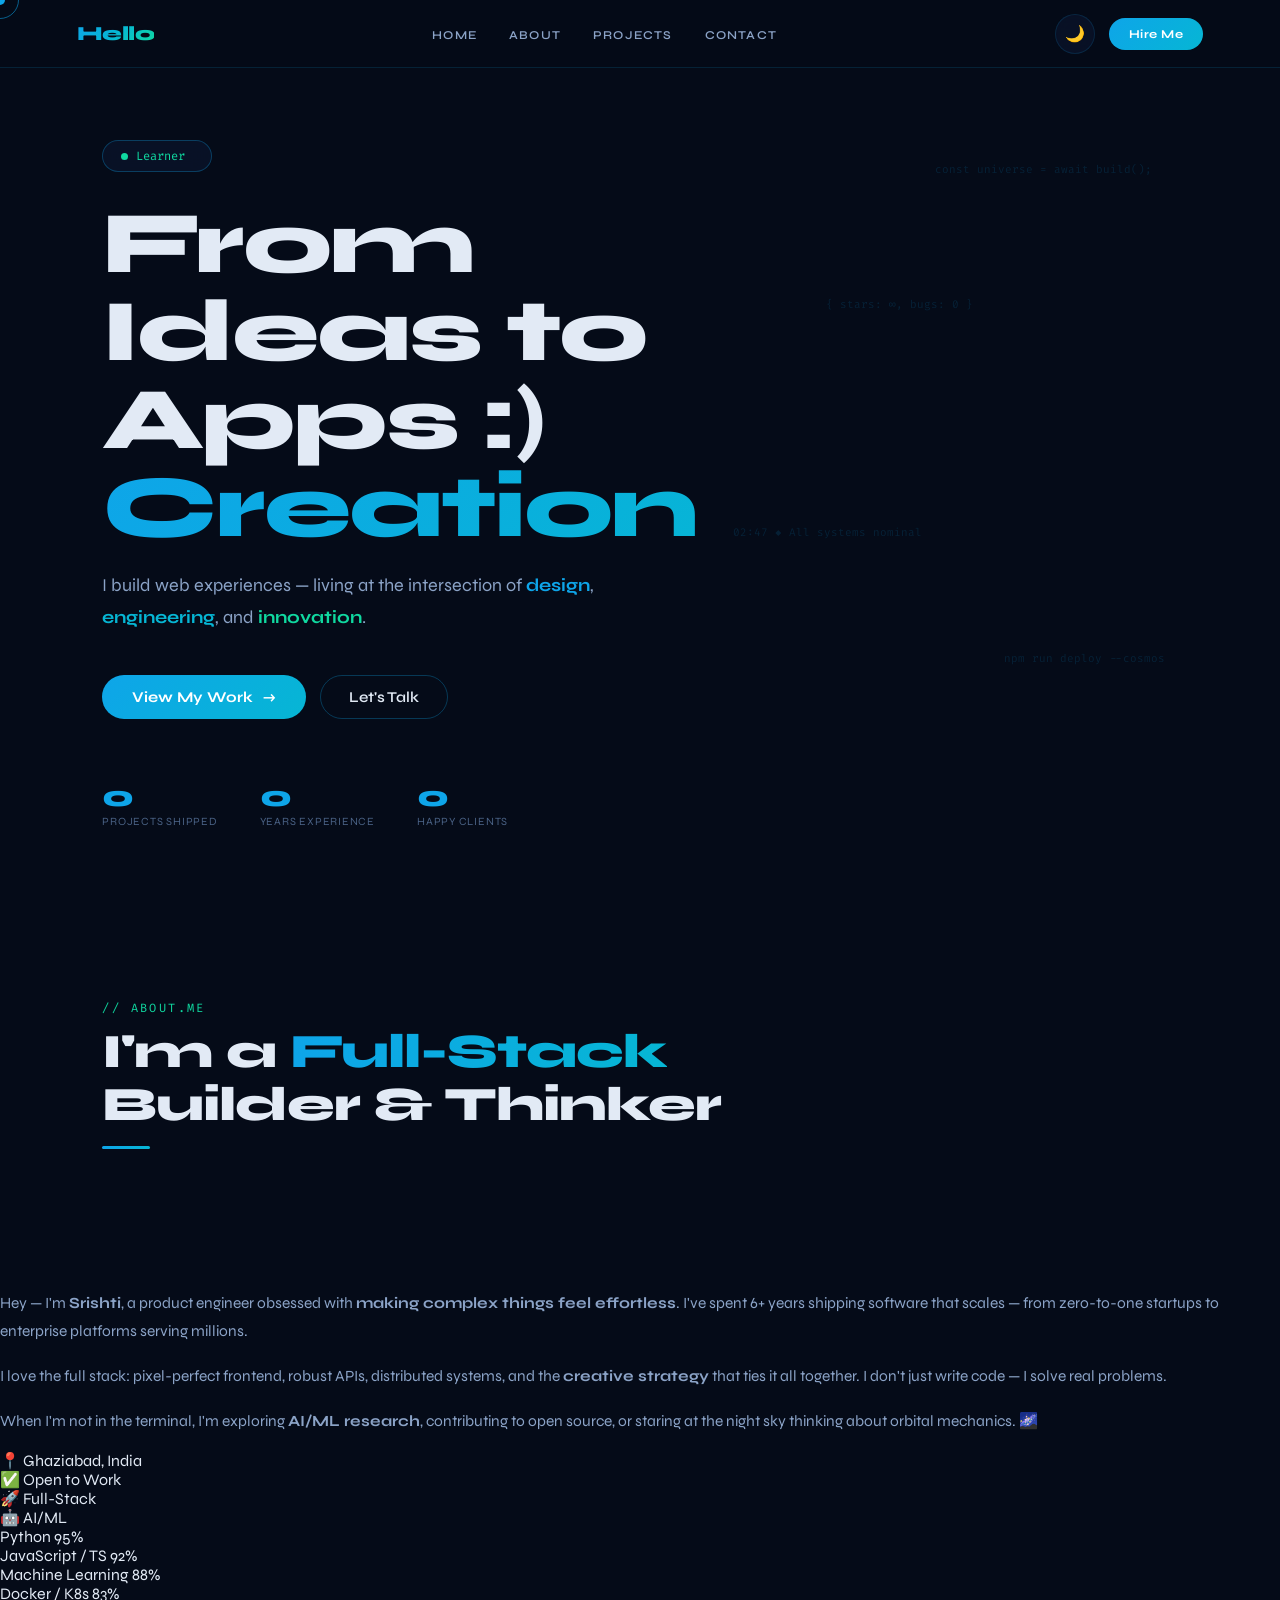
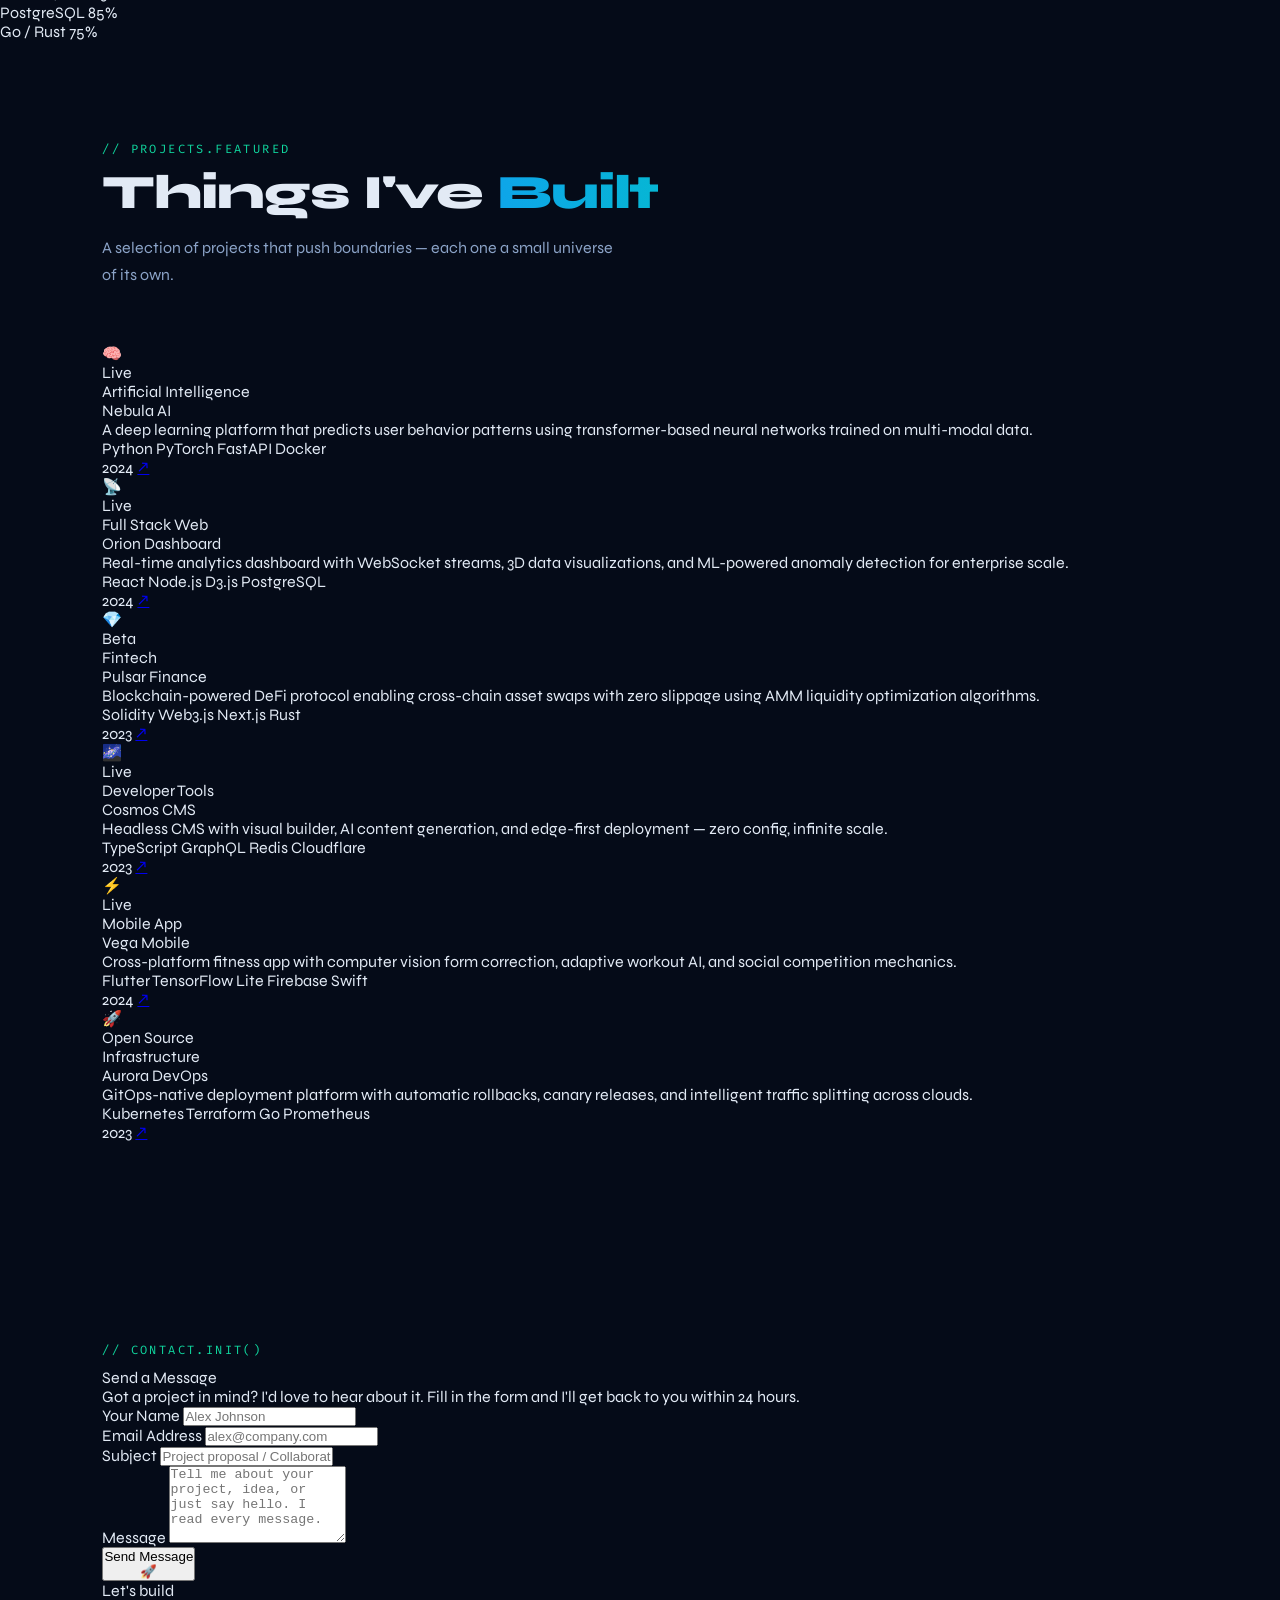
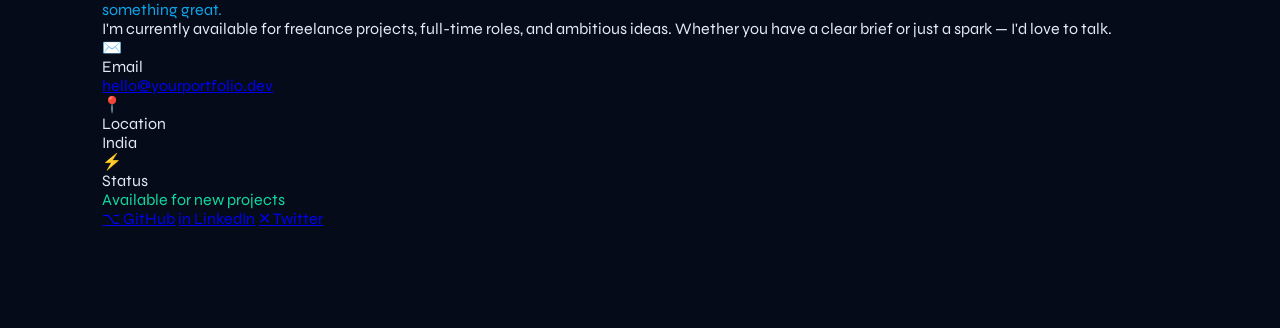
==== commit f904068d: "refactor: about section" ====
--- a/index.html
+++ b/index.html
@@ -87,7 +87,7 @@
     <div class="about-grid">
         <div class="about-text replay">
             <p>
-               Hey — I'm <strong>Your Name</strong>, a product engineer obsessed with
+               Hey — I'm <strong>Srishti</strong>, a product engineer obsessed with
                <strong>making complex things feel effortless</strong>. I've spent 6+ years
                shipping software that scales — from zero-to-one startups to enterprise
                platforms serving millions.
--- a/style.css
+++ b/style.css
@@ -454,4 +454,15 @@
       .float-code { display: none; }  /* Hide decorations on small screens */
     }
 
-    +    #about .about-grid{
+      display: grid;
+      grid-template-columns: 1fr 1fr;
+      gap: 64px;
+      align-items: center;
+    }
+    .about-text p {
+      font-size: 15.5px;
+      color: var(--text2);
+      line-height: 1.85;
+      margin-bottom: 16px;
+    }
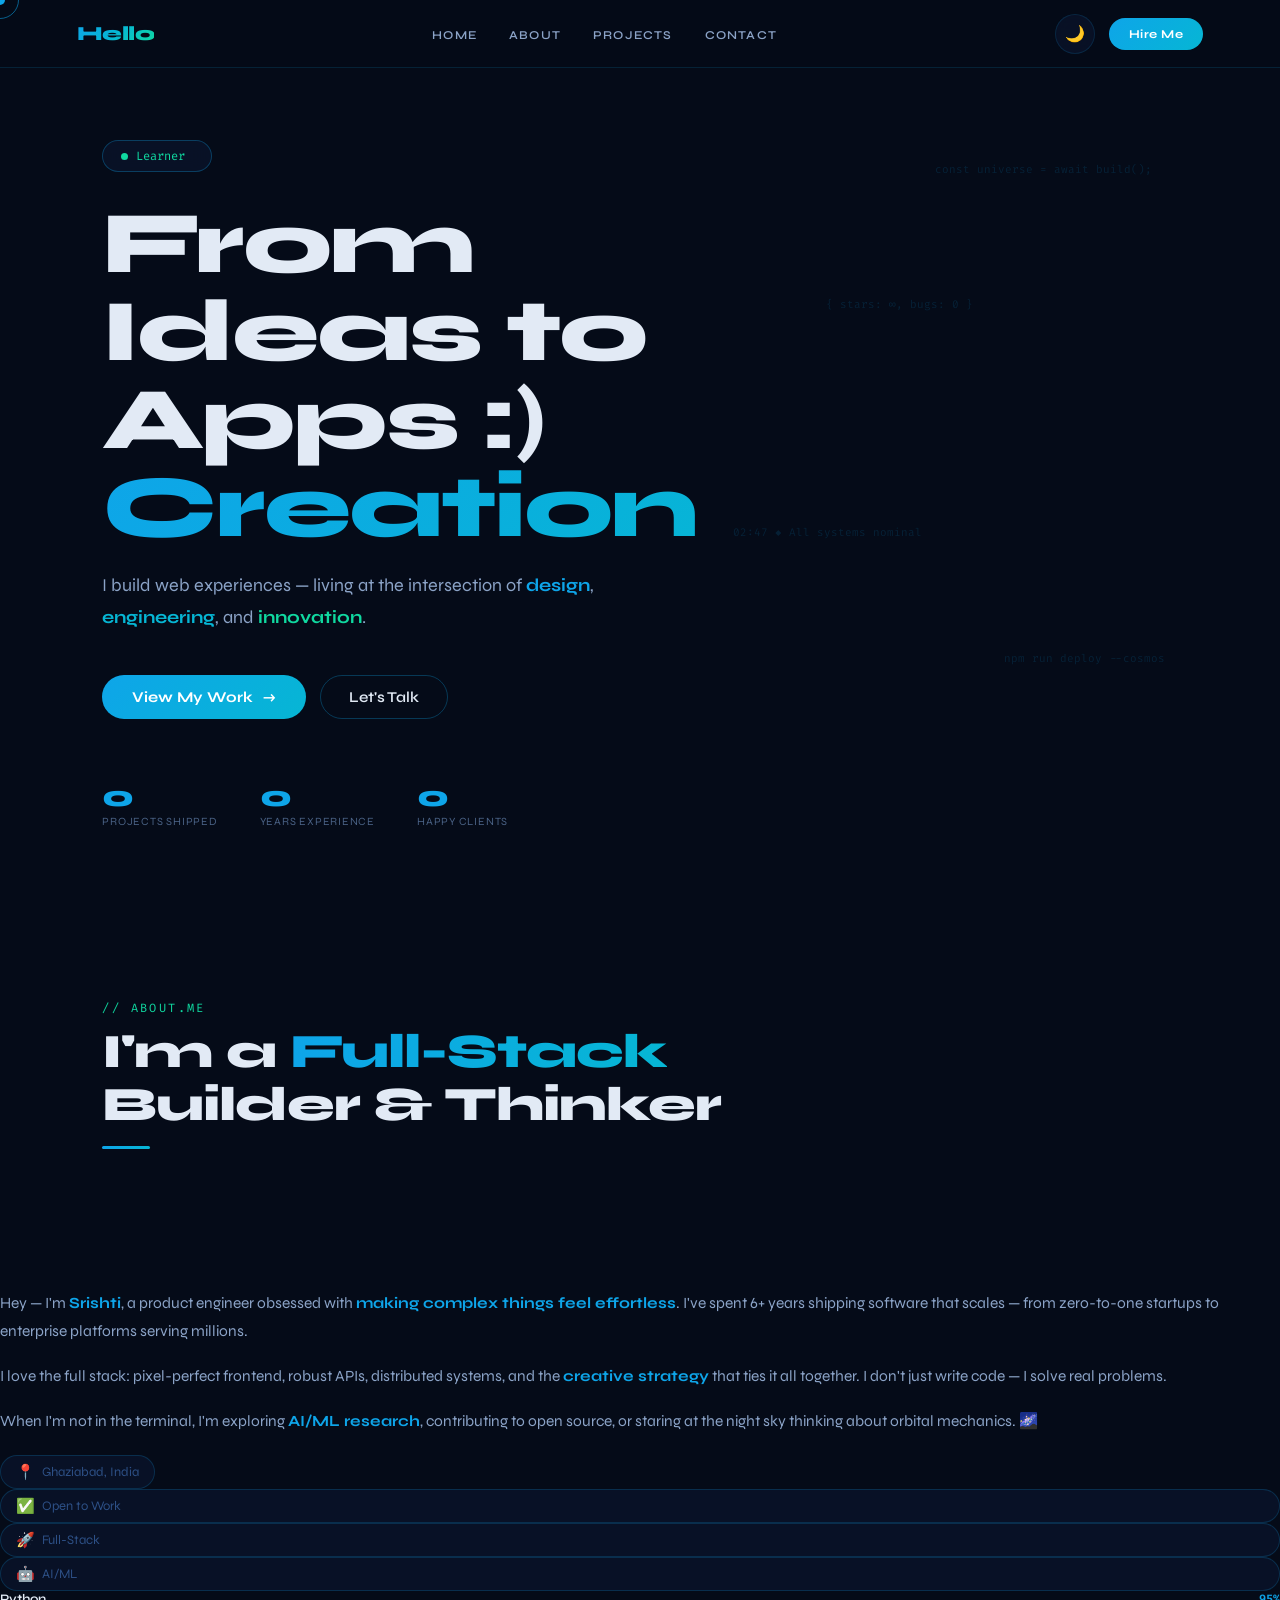
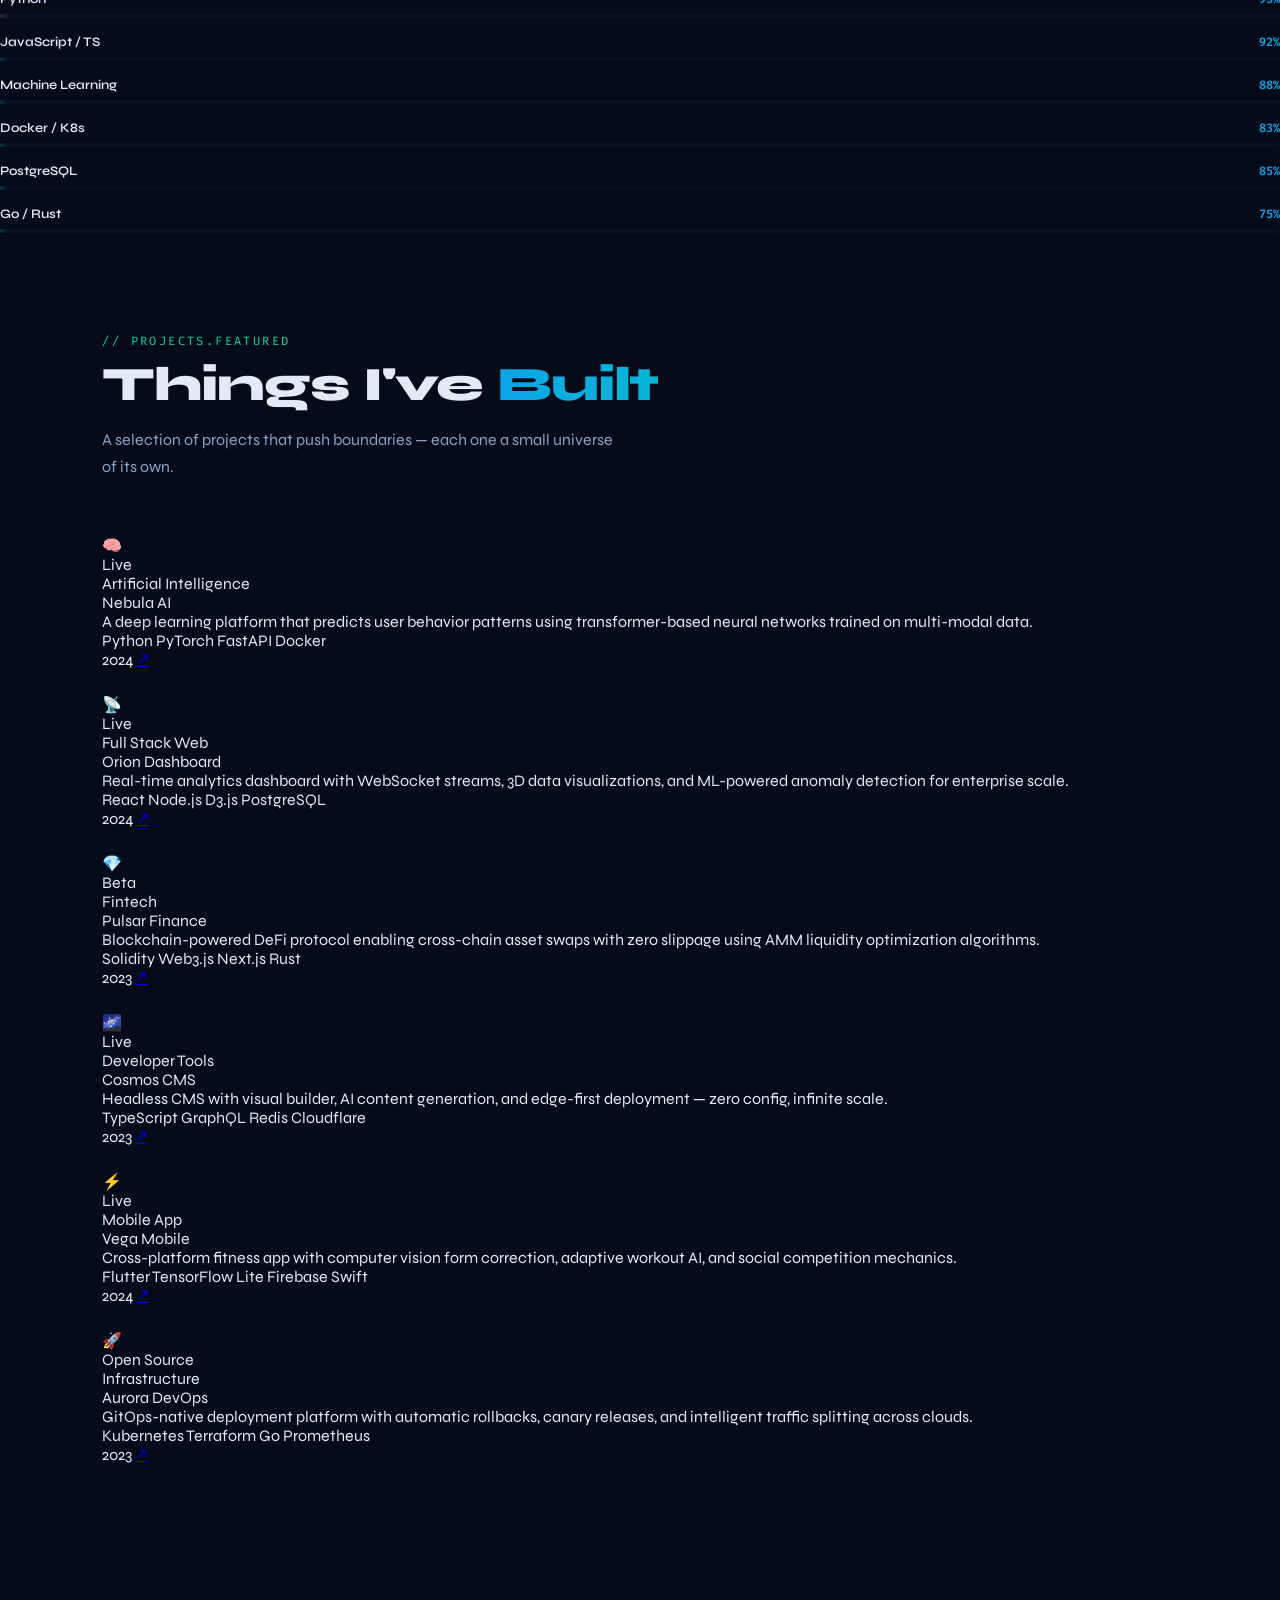
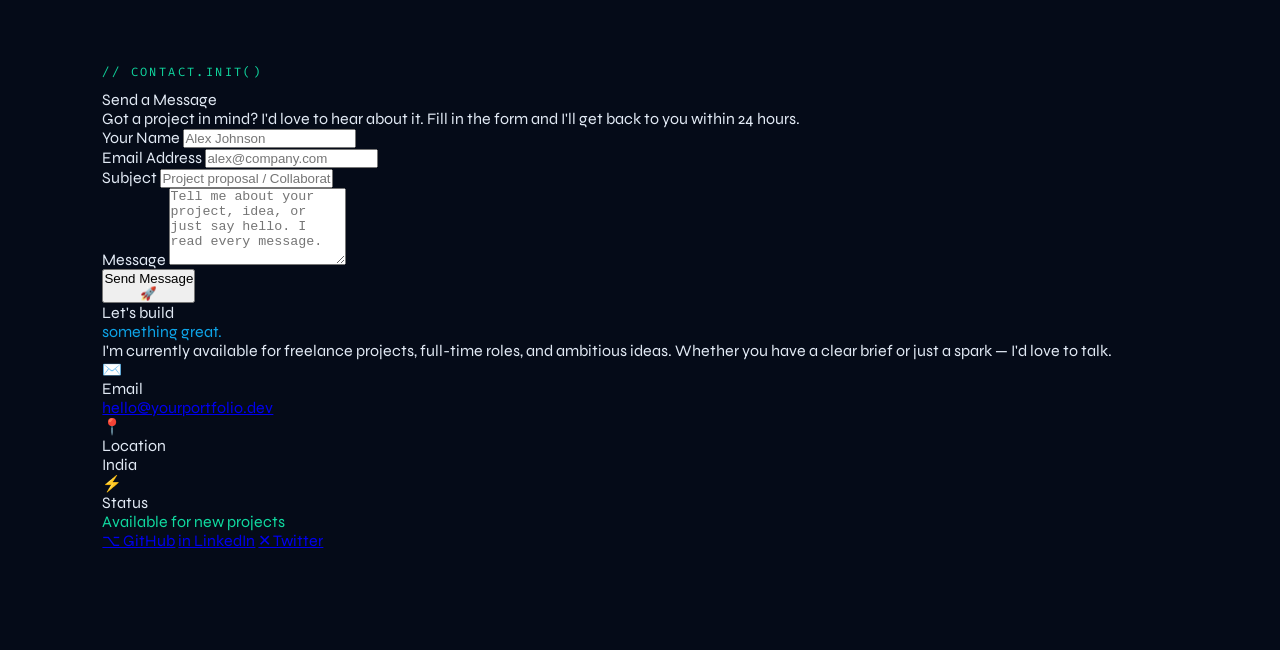
==== commit f09d66e9: "feat: project card styling" ====
--- a/index.html
+++ b/index.html
@@ -553,6 +553,7 @@
     </section>
 
     <script>
+      //for cursor (ring)
         const cursorDot = document.getElementById('cursor');
         const cursorRing = document.getElementById("cursorRing");
 
@@ -576,6 +577,49 @@
 
         })();
 
+        //for card
+        
+        document.querySelectorAll('.project-card').forEach(card => {
+
+        card.addEventListener('mousemove', e => {
+          const rect = card.getBoundingClientRect(); // Card's size and position
+    
+          // Center of the card in screen coordinates
+          const centerX = rect.left + rect.width  / 2;
+          const centerY = rect.top  + rect.height / 2;
+    
+          // Normalized distance: -1 (far left) to +1 (far right)
+          const dx = (e.clientX - centerX) / (rect.width  / 2);
+          const dy = (e.clientY - centerY) / (rect.height / 2);
+    
+          // Rotation angles — multiply by max tilt degrees (12)
+          // rotateX: tilts top/bottom (positive = tilt away from top)
+          // rotateY: tilts left/right (positive = tilt toward right)
+          const rotX = -dy * 12; // Invert Y so top-hover tilts card top away
+          const rotY =  dx * 12;
+    
+          // Apply 3D transform
+          card.style.transform =
+            `perspective(700px) rotateX(${rotX}deg) rotateY(${rotY}deg) scale(1.025) translateZ(8px)`;
+    
+          // Dynamic shadow that shifts based on tilt direction
+          card.style.boxShadow =
+            `${-dx * 20}px ${-dy * 20}px 50px rgba(14,165,233,0.16), 0 24px 64px rgba(0,0,0,0.35)`;
+    
+          // Update the CSS custom properties used by the ::after glow gradient.
+          // These represent mouse position as a percentage of the card's dimensions.
+          const pctX = ((e.clientX - rect.left) / rect.width  * 100).toFixed(1) + '%';
+          const pctY = ((e.clientY - rect.top)  / rect.height * 100).toFixed(1) + '%';
+          card.style.setProperty('--mx', pctX);
+          card.style.setProperty('--my', pctY);
+        });
+        // Reset all transforms and shadows when mouse leaves the card
+          card.addEventListener('mouseleave', () => {
+            card.style.transform  = '';
+            card.style.boxShadow  = '';
+          });
+       });
+    
     </script>
 </body>
 </html>
--- a/style.css
+++ b/style.css
@@ -103,7 +103,7 @@
   .nav-links a:hover::after{ 
       width: 100%; 
     }
-/*  */
+
   .nav-right { 
     display: flex; 
     align-items: center; 
@@ -465,4 +465,94 @@
       color: var(--text2);
       line-height: 1.85;
       margin-bottom: 16px;
-    }+    }
+
+    .about-text strong{
+      color: var(--blue);
+    }
+
+    /* info chip section */
+
+    .about-chips{
+      display: flex;
+      flex-wrap: wrap;
+      gap: 10px;
+      margin-top: 20px;
+    }
+    .chip{
+      display: flex;
+      align-items: center;
+      gap: 7px;
+      background: rgba(10,20,45,0.7);
+      border: 1px solid rgba(14,165,233,0.2);
+      padding: 7px 15px;
+      border-radius: 100px;
+      font-size: 13px;
+      color: #2d5086;
+      transition: all 0.2s;
+    }
+
+    .chip:hover{
+      border-color: var(--border2);
+      color: var(--blue);
+    }
+
+    .chip span{
+      font-size: 15px;
+    }
+
+    /* skills section */
+    .skills-grid{
+      display: flex;
+      flex-direction: column;
+      gap: 16px;
+    }
+
+    .skill-header{
+      display: flex;
+      justify-content: space-between;
+      font-size: 13px;
+      font-weight: 600;
+      margin-bottom: 7px;
+      color: var(--text);
+    }
+
+    .skill-pct{
+      color: var(--blue);
+      font-family: 'Fira Code', monospace;
+      font-size: 12px;
+    }
+
+    .skill-bar{
+      height: 4px;
+      background: var(--surface);
+      border-radius: 100px;
+      overflow: hidden;
+      position: relative;
+    }
+
+    .skill-fill{
+      height: 100%;
+      background: linear-gradient(90deg, var(--blue), var(--cyan));
+      border-radius: 100px;
+      width: 0;
+      transition: width 1.5s cubic-bezier(0.4, 0, 0.2, 1);
+      position: relative;
+    }
+
+    .skill-fill::after {
+      content: '';
+      position: absolute;
+      right: 0; top: 50%;
+      transform: translateY(-50%);
+      width: 8px; height: 8px;
+      background: var(--cyan);
+      border-radius: 50%;
+      box-shadow: 0 0 6px var(--cyan);
+    }
+
+    #projects .projects-grid{
+      display: grid;
+      gap: 26px;
+      
+    }
